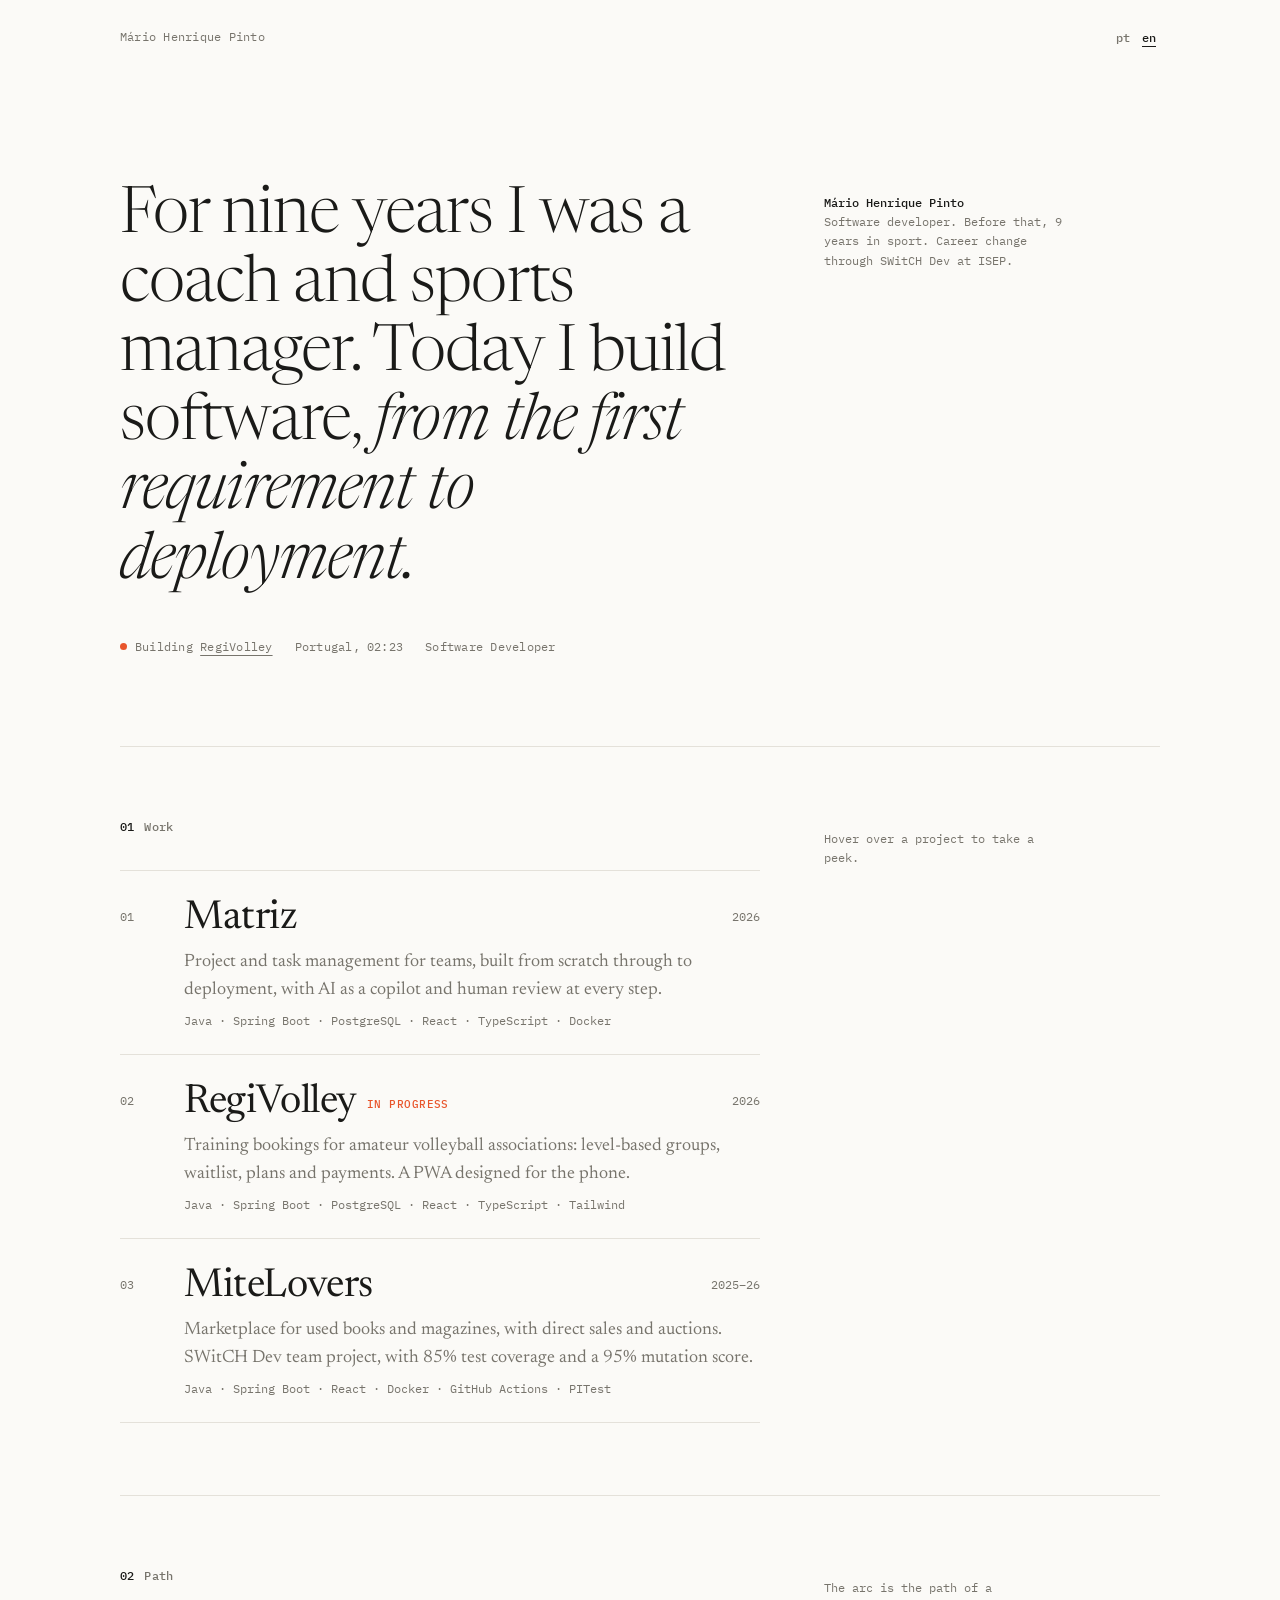
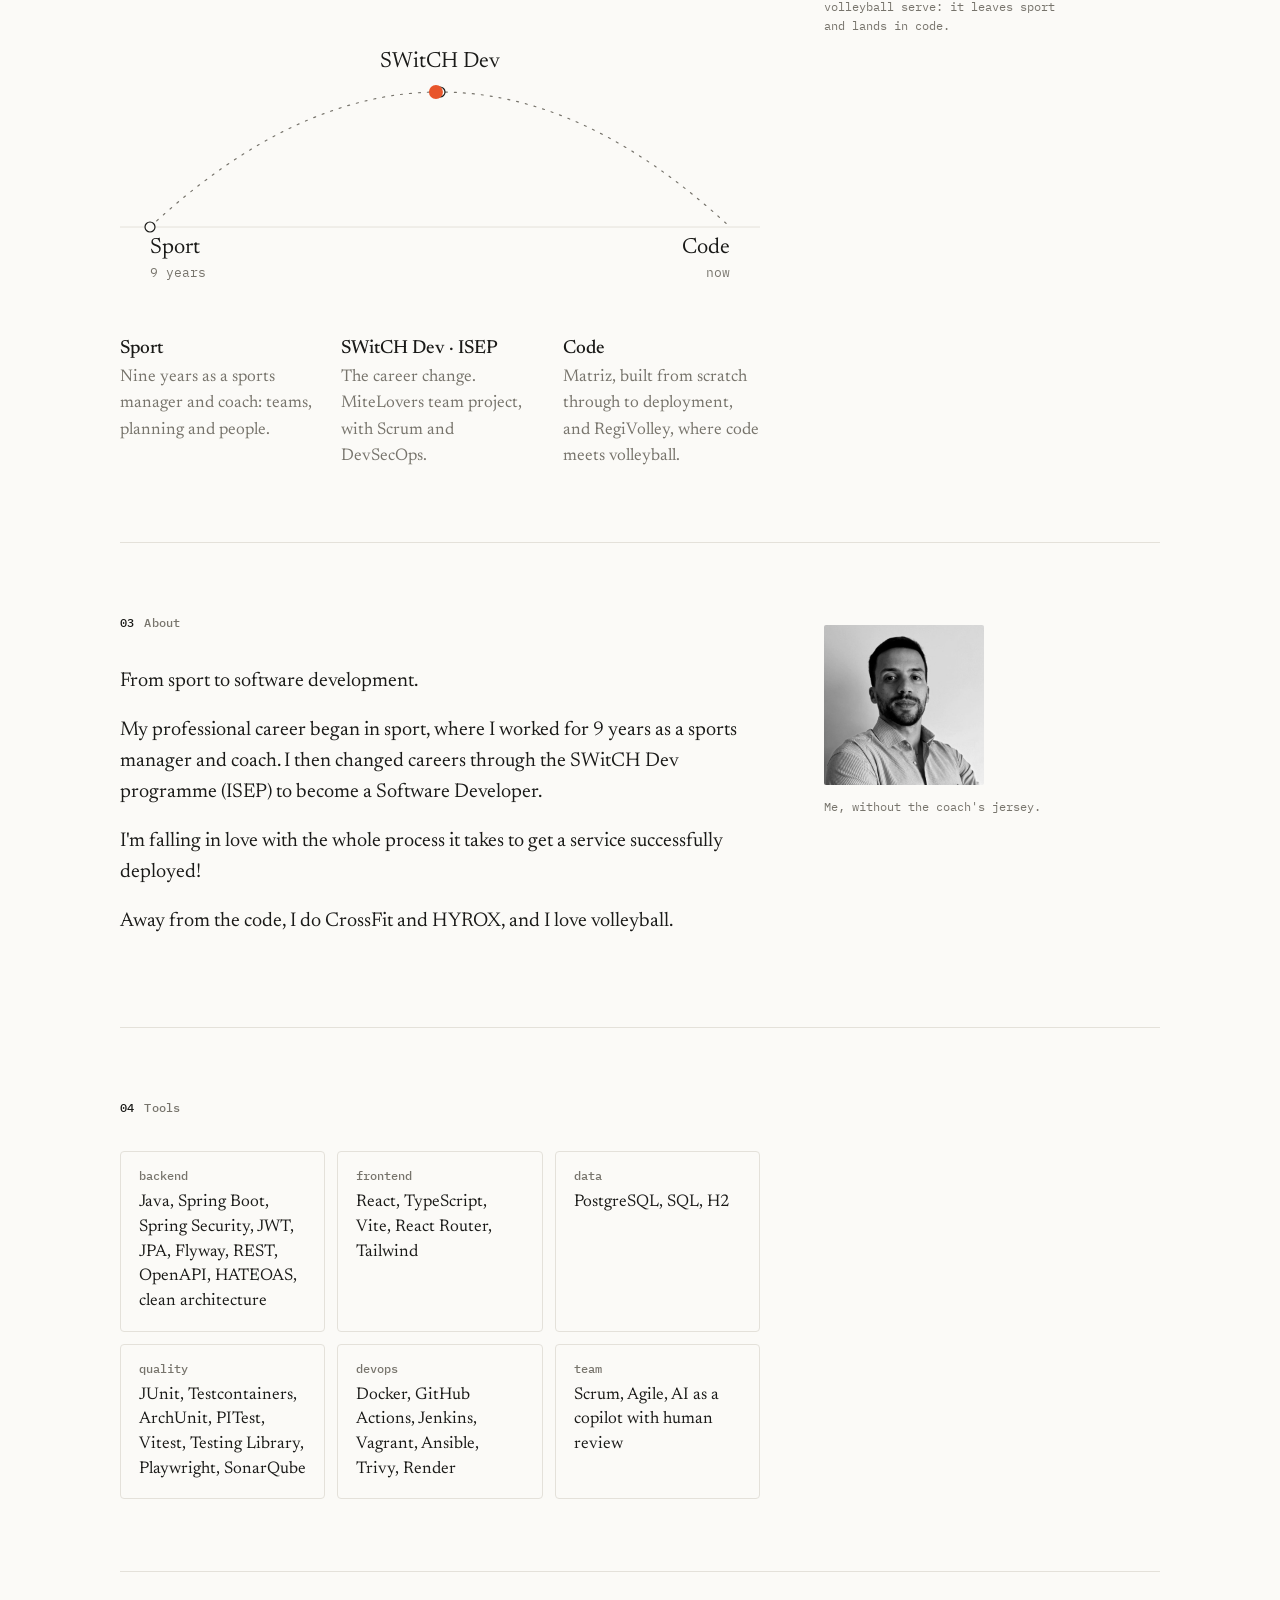
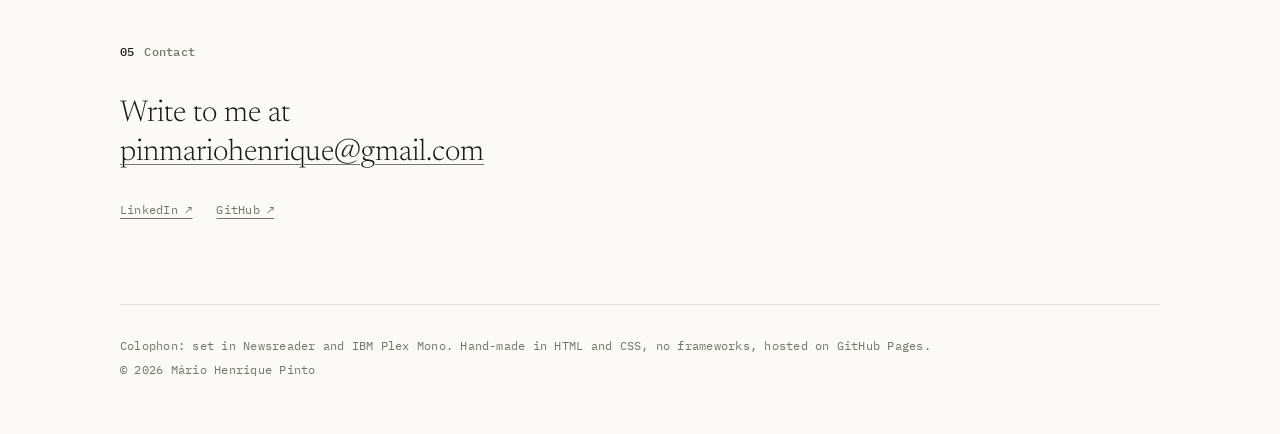
==== index.html @ 1c079f11 "Novo visual minimalista: ferramentas em caixas, email mais pequeno, sem versões nas stacks Co-Author" ====
<!doctype html>
<html lang="pt-PT" data-titulo-pt="Mário Henrique Pinto" data-titulo-en="Mário Henrique Pinto">
<head>
  <meta charset="utf-8">
  <meta name="viewport" content="width=device-width, initial-scale=1">
  <title>Mário Henrique Pinto</title>
  <meta name="description" content="Mário Henrique Pinto, Software Developer. Nove anos no desporto, reconversão pelo SWitCH Dev (ISEP). Projetos: Matriz, RegiVolley e MiteLovers.">
  <meta property="og:title" content="Mário Henrique Pinto · Software Developer">
  <meta property="og:description" content="Do desporto ao código. Projetos: Matriz (Java, Spring Boot, PostgreSQL, React), RegiVolley e MiteLovers.">
  <meta property="og:image" content="https://mariohenriquep.github.io/assets/img/og-matriz.jpg">
  <meta property="og:url" content="https://mariohenriquep.github.io/">
  <meta property="og:type" content="website">
  <meta name="twitter:card" content="summary_large_image">
  <link rel="icon" href="assets/favicon.svg" type="image/svg+xml">
  <link rel="stylesheet" href="assets/estilo.css">
  <script src="assets/idioma.js"></script>
</head>
<body>
  <div class="pagina">
    <header class="topo mono">
      <a href="./">Mário Henrique Pinto</a>
      <div class="idioma" role="group" aria-label="Idioma / Language">
        <button type="button" data-idioma="pt" aria-pressed="true">pt</button>
        <button type="button" data-idioma="en" aria-pressed="false">en</button>
      </div>
    </header>

    <main>
      <div class="abertura linha">
        <h1>
          <span class="pt">Fui treinador e gestor desportivo durante nove anos. Hoje construo software, <em>do primeiro requisito ao deploy.</em></span>
          <span class="en">For nine years I was a coach and sports manager. Today I build software, <em>from the first requirement to deployment.</em></span>
        </h1>
        <div class="estado mono">
          <span><span class="ponto"></span><span class="pt">A construir a <a href="https://github.com/mariohenriquep/regi-volley" target="_blank" rel="noopener">RegiVolley</a></span><span class="en">Building <a href="https://github.com/mariohenriquep/regi-volley" target="_blank" rel="noopener">RegiVolley</a></span></span>
          <span>Portugal<span id="hora"></span></span>
          <span>Software Developer</span>
        </div>
        <aside class="nota">
          <b>Mário Henrique Pinto</b><br>
          <span class="pt">Software Developer. Antes, 9 anos no desporto. Reconversão pelo SWitCH Dev, no ISEP.</span>
          <span class="en">Software developer. Before that, 9 years in sport. Career change through SWitCH Dev at ISEP.</span>
        </aside>
      </div>

      <section id="trabalho" class="linha">
        <h2><span class="n">01</span><span class="pt">Trabalho</span><span class="en">Work</span></h2>
        <ul class="trabalho">
          <li>
            <a class="item" href="projetos/matriz.html" data-imagem="assets/img/matriz-quadro-geral.webp">
              <span class="n">01</span>
              <span class="titulo">Matriz</span>
              <span class="ano">2026</span>
              <p class="resumo pt">Gestão de projetos e tarefas para equipas, feita de raiz até ao deploy, com IA como copiloto e revisão humana em cada passo.</p>
              <p class="resumo en">Project and task management for teams, built from scratch through to deployment, with AI as a copilot and human review at every step.</p>
              <span class="stack">Java · Spring Boot · PostgreSQL · React · TypeScript · Docker</span>
              <img class="miniatura" src="assets/img/matriz-quadro-geral.webp" alt="" width="1600" height="1011" loading="lazy">
            </a>
          </li>
          <li>
            <a class="item" href="https://github.com/mariohenriquep/regi-volley" target="_blank" rel="noopener">
              <span class="n">02</span>
              <span class="titulo">RegiVolley<span class="estado-tag pt">EM CURSO</span><span class="estado-tag en">IN PROGRESS</span></span>
              <span class="ano">2026</span>
              <p class="resumo pt">Reservas de treinos para associações amadoras de voleibol: turmas por nível, lista de espera, planos e pagamentos. Uma PWA pensada para o telemóvel.</p>
              <p class="resumo en">Training bookings for amateur volleyball associations: level-based groups, waitlist, plans and payments. A PWA designed for the phone.</p>
              <span class="stack">Java · Spring Boot · PostgreSQL · React · TypeScript · Tailwind</span>
            </a>
          </li>
          <li>
            <a class="item" href="https://github.com/mariohenriquep/MiteLovers-API" target="_blank" rel="noopener" data-imagem="assets/img/mitelovers-inicio.webp">
              <span class="n">03</span>
              <span class="titulo">MiteLovers</span>
              <span class="ano">2025–26</span>
              <p class="resumo pt">Marketplace de livros e revistas usados, com venda direta e leilões. Projeto de equipa do SWitCH Dev, com 85% de cobertura de testes e 95% de mutation score.</p>
              <p class="resumo en">Marketplace for used books and magazines, with direct sales and auctions. SWitCH Dev team project, with 85% test coverage and a 95% mutation score.</p>
              <span class="stack">Java · Spring Boot · React · Docker · GitHub Actions · PITest</span>
              <img class="miniatura" src="assets/img/mitelovers-inicio.webp" alt="" width="1440" height="900" loading="lazy">
            </a>
          </li>
        </ul>
        <aside class="nota so-rato">
          <span class="pt">Passa o rato por cima de um projeto para espreitar.</span>
          <span class="en">Hover over a project to take a peek.</span>
        </aside>
      </section>

      <section id="percurso" class="linha">
        <h2><span class="n">02</span><span class="pt">Percurso</span><span class="en">Path</span></h2>
        <div class="arco" aria-hidden="true">
          <svg viewBox="0 0 640 256">
            <line class="chao" x1="0" y1="200" x2="640" y2="200"/>
            <path id="trajetoria" class="traj" d="M30 200 Q320 -70 610 200"/>
            <circle class="marca" cx="30" cy="200" r="5"/>
            <circle class="marca" cx="320" cy="65" r="5"/>
            <circle class="bola" r="7" style="opacity:0">
              <animateMotion dur="2.4s" fill="freeze" begin="indefinite" id="servico" calcMode="spline" keyTimes="0;1" keySplines=".35 0 .25 1">
                <mpath href="#trajetoria"/>
              </animateMotion>
            </circle>
            <text class="forte" x="30" y="226"><tspan class="pt">Desporto</tspan><tspan class="en">Sport</tspan></text>
            <text x="30" y="250"><tspan class="pt">9 anos</tspan><tspan class="en">9 years</tspan></text>
            <text class="forte" x="320" y="40" text-anchor="middle">SWitCH Dev</text>
            <text class="forte" x="610" y="226" text-anchor="end"><tspan class="pt">Código</tspan><tspan class="en">Code</tspan></text>
            <text x="610" y="250" text-anchor="end"><tspan class="pt">agora</tspan><tspan class="en">now</tspan></text>
          </svg>
        </div>
        <div class="etapas">
          <p class="pt"><b>Desporto</b>Nove anos como gestor desportivo e treinador: equipas, planeamento e pessoas.</p>
          <p class="en"><b>Sport</b>Nine years as a sports manager and coach: teams, planning and people.</p>
          <p class="pt"><b>SWitCH Dev · ISEP</b>A reconversão de carreira. Projeto de equipa MiteLovers, com Scrum e DevSecOps.</p>
          <p class="en"><b>SWitCH Dev · ISEP</b>The career change. MiteLovers team project, with Scrum and DevSecOps.</p>
          <p class="pt"><b>Código</b>A Matriz, feita de raiz até ao deploy, e a RegiVolley, onde o código encontra o voleibol.</p>
          <p class="en"><b>Code</b>Matriz, built from scratch through to deployment, and RegiVolley, where code meets volleyball.</p>
        </div>
        <aside class="nota">
          <span class="pt">O arco é a trajetória de um serviço de voleibol: sai do desporto e cai no código.</span>
          <span class="en">The arc is the path of a volleyball serve: it leaves sport and lands in code.</span>
        </aside>
      </section>

      <section id="sobre" class="linha sobre">
        <h2><span class="n">03</span><span class="pt">Sobre</span><span class="en">About</span></h2>
        <p class="pt">Do desporto ao desenvolvimento de software.</p>
        <p class="en">From sport to software development.</p>
        <p class="pt">A minha carreira profissional começou no desporto, onde trabalhei durante 9 anos como gestor desportivo e treinador. Fiz depois uma reconversão de carreira através do programa SWitCH Dev (ISEP) para me tornar Software Developer.</p>
        <p class="en">My professional career began in sport, where I worked for 9 years as a sports manager and coach. I then changed careers through the SWitCH Dev programme (ISEP) to become a Software Developer.</p>
        <p class="pt">Estou a apaixonar-me por todo o processo necessário para levar um serviço até um deploy bem-sucedido!</p>
        <p class="en">I'm falling in love with the whole process it takes to get a service successfully deployed!</p>
        <p class="pt">Fora do código, pratico CrossFit e HYROX e adoro voleibol.</p>
        <p class="en">Away from the code, I do CrossFit and HYROX, and I love volleyball.</p>
        <aside class="nota">
          <img class="retrato" src="assets/img/foto.jpg" alt="Mário Henrique Pinto" width="480" height="480" loading="lazy">
          <span class="pt">Eu, sem a camisola de treinador.</span>
          <span class="en">Me, without the coach's jersey.</span>
        </aside>
      </section>

      <section id="ferramentas" class="linha ferramentas">
        <h2><span class="n">04</span><span class="pt">Ferramentas</span><span class="en">Tools</span></h2>
        <div class="caixas">
          <div class="caixa"><span class="cat">backend</span><p>Java, Spring Boot, Spring Security, JWT, JPA, Flyway, REST, OpenAPI, HATEOAS, clean architecture</p></div>
          <div class="caixa"><span class="cat">frontend</span><p>React, TypeScript, Vite, React Router, Tailwind</p></div>
          <div class="caixa"><span class="cat"><span class="pt">dados</span><span class="en">data</span></span><p>PostgreSQL, SQL, H2</p></div>
          <div class="caixa"><span class="cat"><span class="pt">qualidade</span><span class="en">quality</span></span><p>JUnit, Testcontainers, ArchUnit, PITest, Vitest, Testing Library, Playwright, SonarQube</p></div>
          <div class="caixa"><span class="cat">devops</span><p>Docker, GitHub Actions, Jenkins, Vagrant, Ansible, Trivy, Render</p></div>
          <div class="caixa"><span class="cat"><span class="pt">equipa</span><span class="en">team</span></span><p>Scrum, Agile, <span class="pt">IA como copiloto com revisão humana</span><span class="en">AI as a copilot with human review</span></p></div>
        </div>
      </section>

      <section id="contacto" class="linha contacto">
        <h2><span class="n">05</span><span class="pt">Contacto</span><span class="en">Contact</span></h2>
        <p class="grande"><span class="pt">Escreve-me para</span><span class="en">Write to me at</span><br><a href="mailto:pinmariohenrique@gmail.com">pinmariohenrique@gmail.com</a></p>
        <p class="outros mono">
          <a href="https://www.linkedin.com/in/mariohenriquep/" target="_blank" rel="noopener">LinkedIn ↗</a>
          <a href="https://github.com/mariohenriquep" target="_blank" rel="noopener">GitHub ↗</a>
        </p>
      </section>
    </main>

    <footer class="mono">
      <p class="pt">Colofão: escrito em Newsreader e IBM Plex Mono. Feito à mão em HTML e CSS, sem frameworks, e alojado no GitHub Pages.</p>
      <p class="en">Colophon: set in Newsreader and IBM Plex Mono. Hand-made in HTML and CSS, no frameworks, hosted on GitHub Pages.</p>
      <p>© 2026 Mário Henrique Pinto</p>
    </footer>
  </div>

  <img class="espreitar" alt="" aria-hidden="true">

  <script>
    // Hora local em Portugal, ao lado do estado
    (function () {
      var el = document.getElementById("hora");
      function atualizar() {
        try {
          el.textContent = ", " + new Intl.DateTimeFormat("pt-PT", { hour: "2-digit", minute: "2-digit", timeZone: "Europe/Lisbon" }).format(new Date());
        } catch (e) { el.textContent = ""; }
      }
      atualizar(); setInterval(atualizar, 30000);
    })();

    // Espreitar: a captura do projeto segue o rato
    (function () {
      var img = document.querySelector(".espreitar");
      document.querySelectorAll(".trabalho a[data-imagem]").forEach(function (a) {
        a.addEventListener("mouseenter", function () { img.src = a.dataset.imagem; img.classList.add("visivel"); });
        a.addEventListener("mouseleave", function () { img.classList.remove("visivel"); });
        a.addEventListener("mousemove", function (e) { img.style.left = e.clientX + "px"; img.style.top = e.clientY + "px"; });
      });
    })();

    // O serviço: a bola percorre o arco quando a secção aparece
    (function () {
      var anim = document.getElementById("servico");
      var bola = document.querySelector(".arco .bola");
      var semMovimento = window.matchMedia("(prefers-reduced-motion: reduce)").matches;
      if (semMovimento || !("IntersectionObserver" in window) || !anim.beginElement) {
        bola.setAttribute("cx", "610"); bola.setAttribute("cy", "200"); bola.style.opacity = 1; return;
      }
      var obs = new IntersectionObserver(function (entradas) {
        if (entradas[0].isIntersecting) { bola.style.opacity = 1; anim.beginElement(); obs.disconnect(); }
      }, { threshold: 0.5 });
      obs.observe(document.querySelector(".arco"));
    })();
  </script>
</body>
</html>
---- assets/estilo.css ----
/* Portefólio · minimalista
   Uma coluna estreita, uma serifa, notas na margem e um único arco:
   a trajetória de um serviço de voleibol, do desporto ao código. */
@import url("https://fonts.googleapis.com/css2?family=Newsreader:ital,opsz,wght@0,6..72,300..600;1,6..72,300..600&family=IBM+Plex+Mono:wght@400;500&display=swap");

:root {
  --fundo: #fbfaf7;
  --tinta: #1a1a18;
  --cinza: #77746c;
  --linha: #e4e1da;
  --sinal: #e8552b;
  --serifa: "Newsreader", Georgia, serif;
  --mono: "IBM Plex Mono", ui-monospace, monospace;
  color-scheme: light;
}
@media (prefers-color-scheme: dark) {
  :root { --fundo: #141413; --tinta: #ecebe6; --cinza: #8f8c84; --linha: #2c2b28; color-scheme: dark; }
}

* { box-sizing: border-box; }
html { scroll-behavior: smooth; overflow-x: clip; }
body {
  margin: 0; background: var(--fundo); color: var(--tinta);
  font-family: var(--serifa); font-size: 20px; line-height: 1.55; font-weight: 400;
  -webkit-font-smoothing: antialiased; text-rendering: optimizeLegibility;
}
img { display: block; max-width: 100%; height: auto; }
a { color: inherit; text-decoration-thickness: 1px; text-underline-offset: 4px; text-decoration-color: var(--cinza); }
a:hover { text-decoration-color: var(--sinal); color: var(--sinal); }
::selection { background: var(--tinta); color: var(--fundo); }

/* Grelha: coluna de texto + margem para notas */
.pagina { width: min(1040px, 100% - 40px); margin-inline: auto; }
.linha { display: grid; grid-template-columns: minmax(0, 640px) 1fr; column-gap: 64px; }
.linha > * { grid-column: 1; }
.nota {
  grid-column: 2; grid-row: 1 / span 20; align-self: start;
  font-family: var(--mono); font-size: 12px; line-height: 1.6; color: var(--cinza); padding-top: 10px; max-width: 240px;
}
.nota b { color: var(--tinta); font-weight: 500; }
@media (max-width: 900px) {
  .linha { grid-template-columns: 1fr; }
  .nota { grid-column: 1; grid-row: auto; padding: 0; margin: 0 0 24px; border-left: 1px solid var(--linha); padding-left: 12px; }
}

.mono { font-family: var(--mono); font-size: 12px; letter-spacing: .02em; color: var(--cinza); }
html[lang="en"] .pt, html:not([lang="en"]) .en { display: none !important; }

/* Topo */
.topo { display: flex; justify-content: space-between; align-items: center; padding: 28px 0; }
.topo a { text-decoration: none; }
.idioma { display: inline-flex; gap: 4px; }
.idioma button { font: 500 12px var(--mono); border: 0; background: none; color: var(--cinza); cursor: pointer; padding: 2px 4px; }
.idioma button[aria-pressed="true"] { color: var(--tinta); text-decoration: underline; text-underline-offset: 4px; }

/* Abertura */
.abertura { padding: 12vh 0 10vh; }
.abertura h1 {
  font-weight: 300; font-size: clamp(38px, 5.6vw, 64px); line-height: 1.08; letter-spacing: -.015em; margin: 0 0 40px;
  font-variation-settings: "opsz" 72;
}
.abertura h1 em { font-style: italic; }
.estado { display: flex; flex-wrap: wrap; gap: 6px 22px; }
.estado .ponto { display: inline-block; width: 7px; height: 7px; border-radius: 50%; background: var(--sinal); margin-right: 8px; vertical-align: 1px; animation: pulsar 2.4s ease-in-out infinite; }
@keyframes pulsar { 50% { opacity: .25; } }
@media (prefers-reduced-motion: reduce) { .estado .ponto { animation: none; } }

/* Secções */
section { padding: 72px 0; border-top: 1px solid var(--linha); }
h2 { font: 500 12px var(--mono); letter-spacing: .02em; color: var(--cinza); margin: 0 0 36px; text-transform: none; }
h2 span.n { color: var(--tinta); margin-right: 10px; }

/* Lista de trabalho */
.trabalho { list-style: none; margin: 0; padding: 0; }
.trabalho li { border-bottom: 1px solid var(--linha); }
.trabalho li:first-child { border-top: 1px solid var(--linha); }
.trabalho a.item { display: grid; grid-template-columns: 48px 1fr auto; gap: 8px 16px; padding: 26px 0; text-decoration: none; position: relative; }
.trabalho .n { font: 400 12px var(--mono); color: var(--cinza); padding-top: 12px; }
.trabalho .titulo { font-size: clamp(30px, 4vw, 40px); font-weight: 400; line-height: 1.1; letter-spacing: -.01em; }
.trabalho .titulo i { font-weight: 300; }
.trabalho .ano { font: 400 12px var(--mono); color: var(--cinza); padding-top: 12px; text-align: right; }
.trabalho .resumo { grid-column: 2 / 4; color: var(--cinza); font-size: 18px; margin: 0; }
.trabalho .stack { grid-column: 2 / 4; font: 400 12px var(--mono); color: var(--cinza); }
.trabalho a.item:hover .titulo { color: var(--sinal); }
.trabalho a.item:hover .titulo::after { content: " →"; }
.trabalho .estado-tag { font: 500 11px var(--mono); color: var(--sinal); margin-left: 10px; vertical-align: middle; letter-spacing: .04em; }
/* Pré-visualização que segue o rato (só em ecrãs com rato) */
.espreitar {
  position: fixed; z-index: 20; width: 380px; pointer-events: none; opacity: 0; transform: translate(24px, -50%) rotate(-2deg);
  transition: opacity .18s; box-shadow: 0 30px 60px -20px rgba(0,0,0,.35); border-radius: 4px; overflow: hidden;
}
.espreitar.visivel { opacity: 1; }
@media (hover: none) { .espreitar { display: none; } }
.miniatura { display: none; grid-column: 2 / 4; margin-top: 10px; border-radius: 3px; border: 1px solid var(--linha); }
@media (hover: none) { .miniatura { display: block; } }

/* Percurso: o arco */
.arco { margin: 8px 0 40px; }
.arco svg { width: 100%; height: auto; overflow: visible; }
.arco .traj { fill: none; stroke: var(--cinza); stroke-width: 1.2; stroke-dasharray: 2 7; stroke-linecap: round; }
.arco .chao { stroke: var(--linha); stroke-width: 1; }
.arco .marca { fill: var(--fundo); stroke: var(--tinta); stroke-width: 1.2; }
.arco .bola { fill: var(--sinal); }
.arco text { font: 400 13px var(--mono); fill: var(--cinza); }
.arco text.forte { fill: var(--tinta); font-family: var(--serifa); font-size: 22px; }
.etapas { display: grid; grid-template-columns: repeat(3, 1fr); gap: 24px; }
.etapas p { margin: 0; font-size: 17px; color: var(--cinza); }
.etapas b { display: block; color: var(--tinta); font-weight: 500; font-size: 19px; margin-bottom: 2px; }
@media (max-width: 640px) { .etapas { grid-template-columns: 1fr; gap: 16px; } .arco text.forte { font-size: 28px; } .arco text { font-size: 18px; } }

/* Sobre */
.sobre p { margin: 0 0 18px; }
.sobre p:first-of-type { font-size: clamp(24px, 3vw, 30px); line-height: 1.3; font-weight: 300; font-style: italic; }
.retrato { width: 160px; filter: grayscale(1); border-radius: 2px; margin-bottom: 12px; }

/* Ferramentas como prosa */
.ferramentas p { margin: 0 0 14px; }
.ferramentas span.cat { font: 500 12px var(--mono); color: var(--cinza); margin-right: 8px; }

/* Contacto */
.contacto .grande { font-size: clamp(22px, 2.6vw, 30px); font-weight: 300; line-height: 1.3; margin: 0 0 16px; }
.contacto .grande a { text-decoration-thickness: 1px; }
.contacto .outros { display: flex; gap: 24px; }

/* Colofão */
footer { border-top: 1px solid var(--linha); padding: 32px 0 48px; }
footer p { margin: 0 0 6px; }

/* Página de projeto */
.ficha { display: grid; grid-template-columns: 140px 1fr; gap: 10px 20px; margin: 0 0 8px; font-size: 18px; }
.ficha dt { font: 400 12px var(--mono); color: var(--cinza); padding-top: 5px; }
.ficha dd { margin: 0; }
.figura { margin: 0 0 56px; }
.figura img { border: 1px solid var(--linha); border-radius: 3px; }
.figura figcaption { margin-top: 12px; }
.lista-num { margin: 0; padding: 0; list-style: none; counter-reset: n; }
.lista-num li { counter-increment: n; display: grid; grid-template-columns: 48px 1fr; padding: 14px 0; border-bottom: 1px solid var(--linha); }
.lista-num li::before { content: "0" counter(n); font: 400 12px var(--mono); color: var(--cinza); padding-top: 6px; }
.lista-num b { font-weight: 500; }
.lista-num span { color: var(--cinza); }
.contacto .grande a { overflow-wrap: anywhere; }
@media (max-width: 480px) { .contacto .grande { font-size: 21px; } }
@media (hover: none) { .nota.so-rato { display: none; } }

/* Ferramentas em caixas */
.caixas { display: grid; grid-template-columns: repeat(auto-fill, minmax(190px, 1fr)); gap: 12px; }
.caixa { border: 1px solid var(--linha); border-radius: 4px; padding: 16px 18px; }
.caixa .cat { display: block; font: 500 12px var(--mono); color: var(--cinza); margin-bottom: 8px; }
.caixa p { margin: 0; font-size: 17px; line-height: 1.45; }
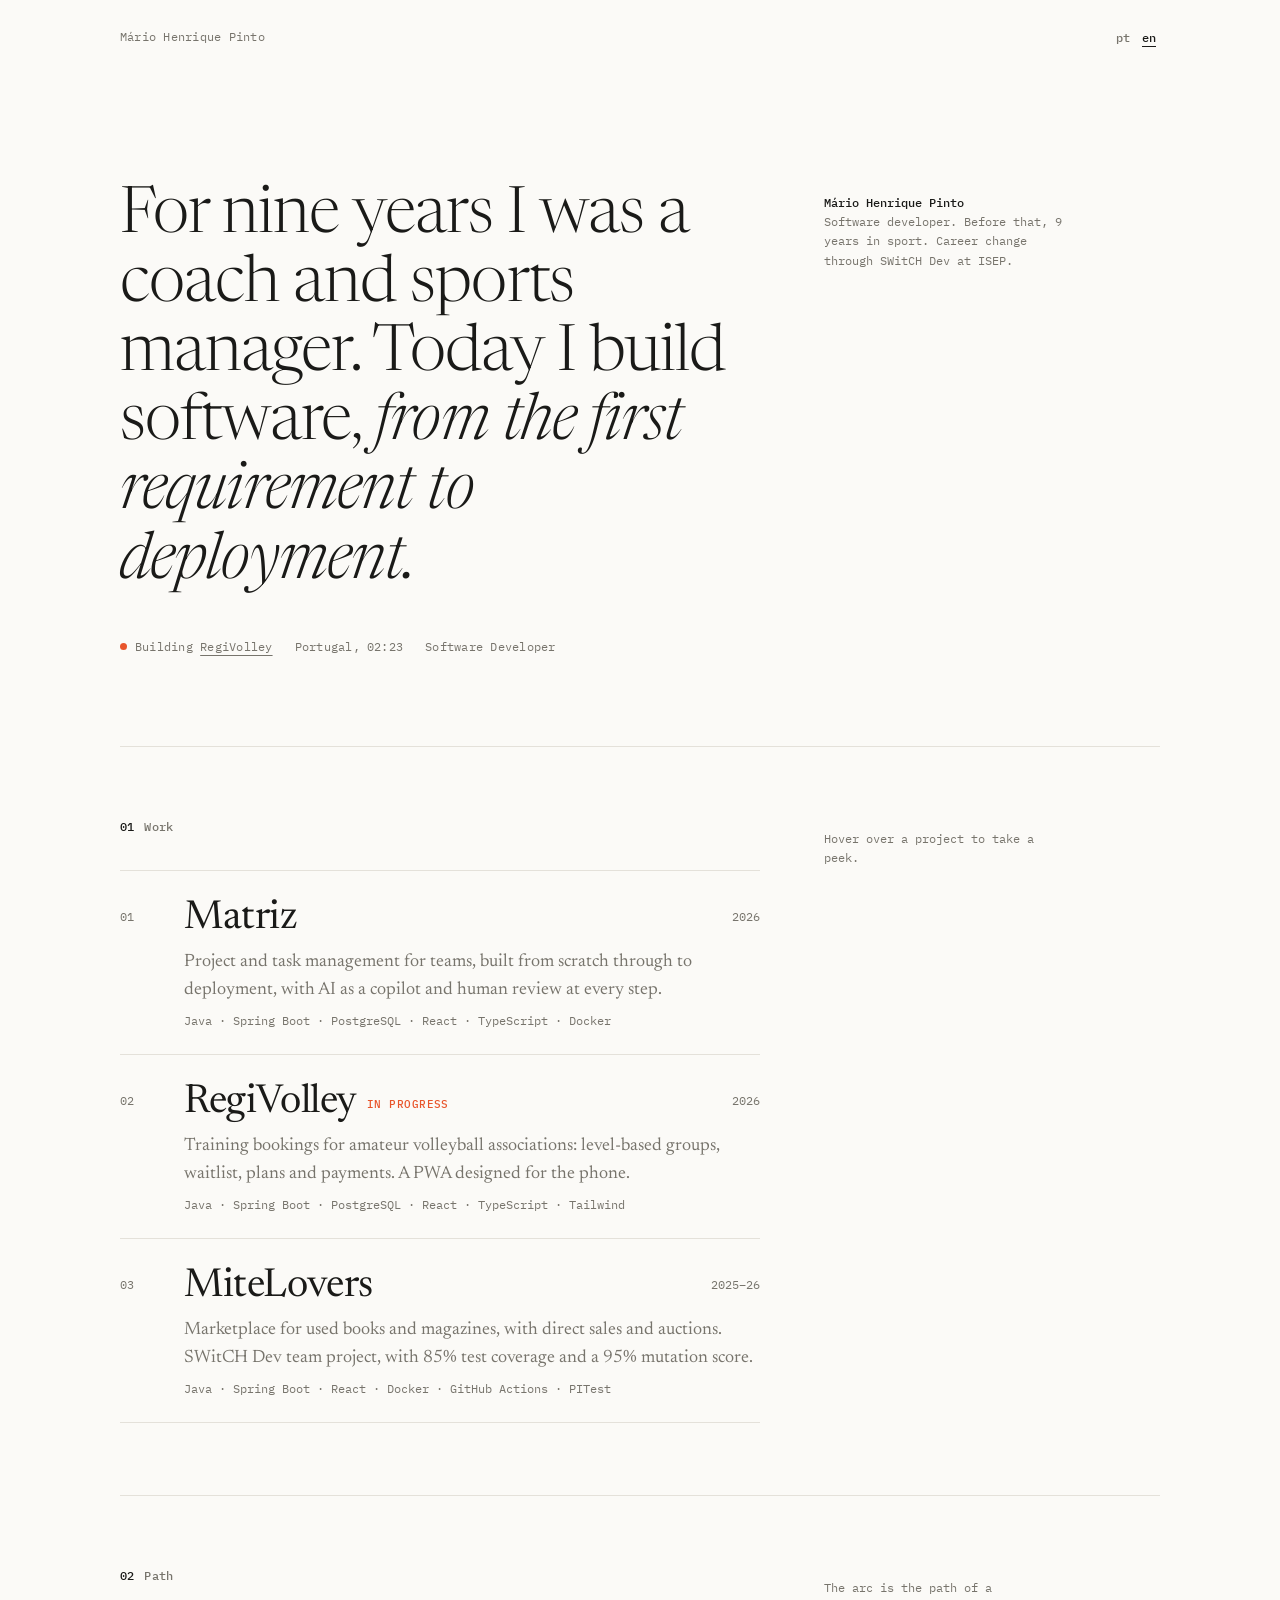
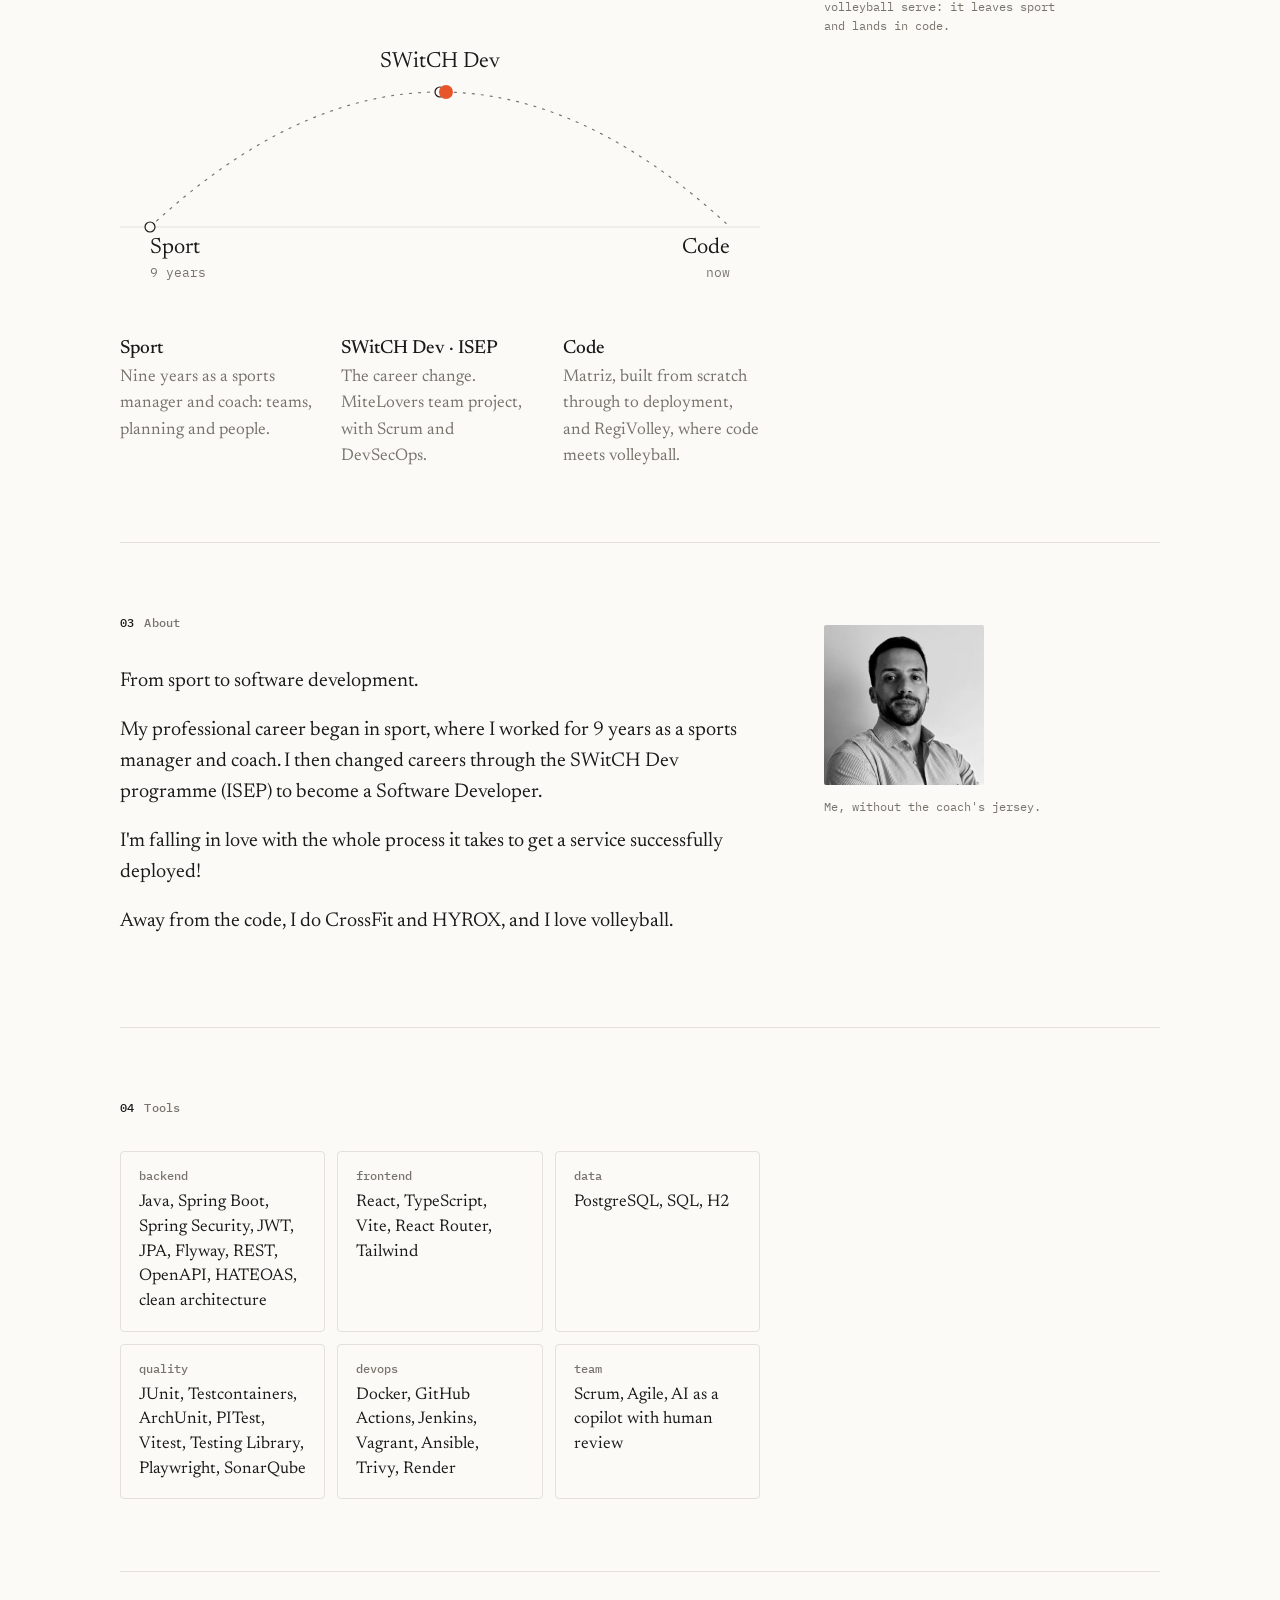
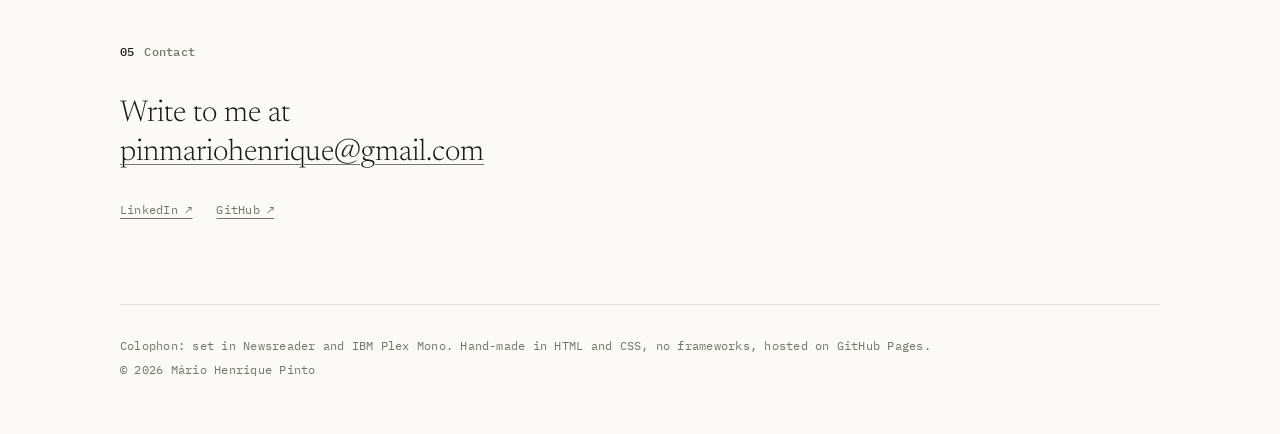
==== commit 7bbe5b74: "Forçar o browser a carregar o CSS novo Co-Authored-By: Claude Opus 5.5 <noreply@anthropic.com> Claud" ====
--- a/index.html
+++ b/index.html
@@ -11,8 +11,8 @@
   <meta property="og:url" content="https://mariohenriquep.github.io/">
   <meta property="og:type" content="website">
   <meta name="twitter:card" content="summary_large_image">
-  <link rel="icon" href="assets/favicon.svg" type="image/svg+xml">
-  <link rel="stylesheet" href="assets/estilo.css">
+  <link rel="icon" href="assets/favicon.svg?v=3" type="image/svg+xml">
+  <link rel="stylesheet" href="assets/estilo.css?v=3">
   <script src="assets/idioma.js"></script>
 </head>
 <body>
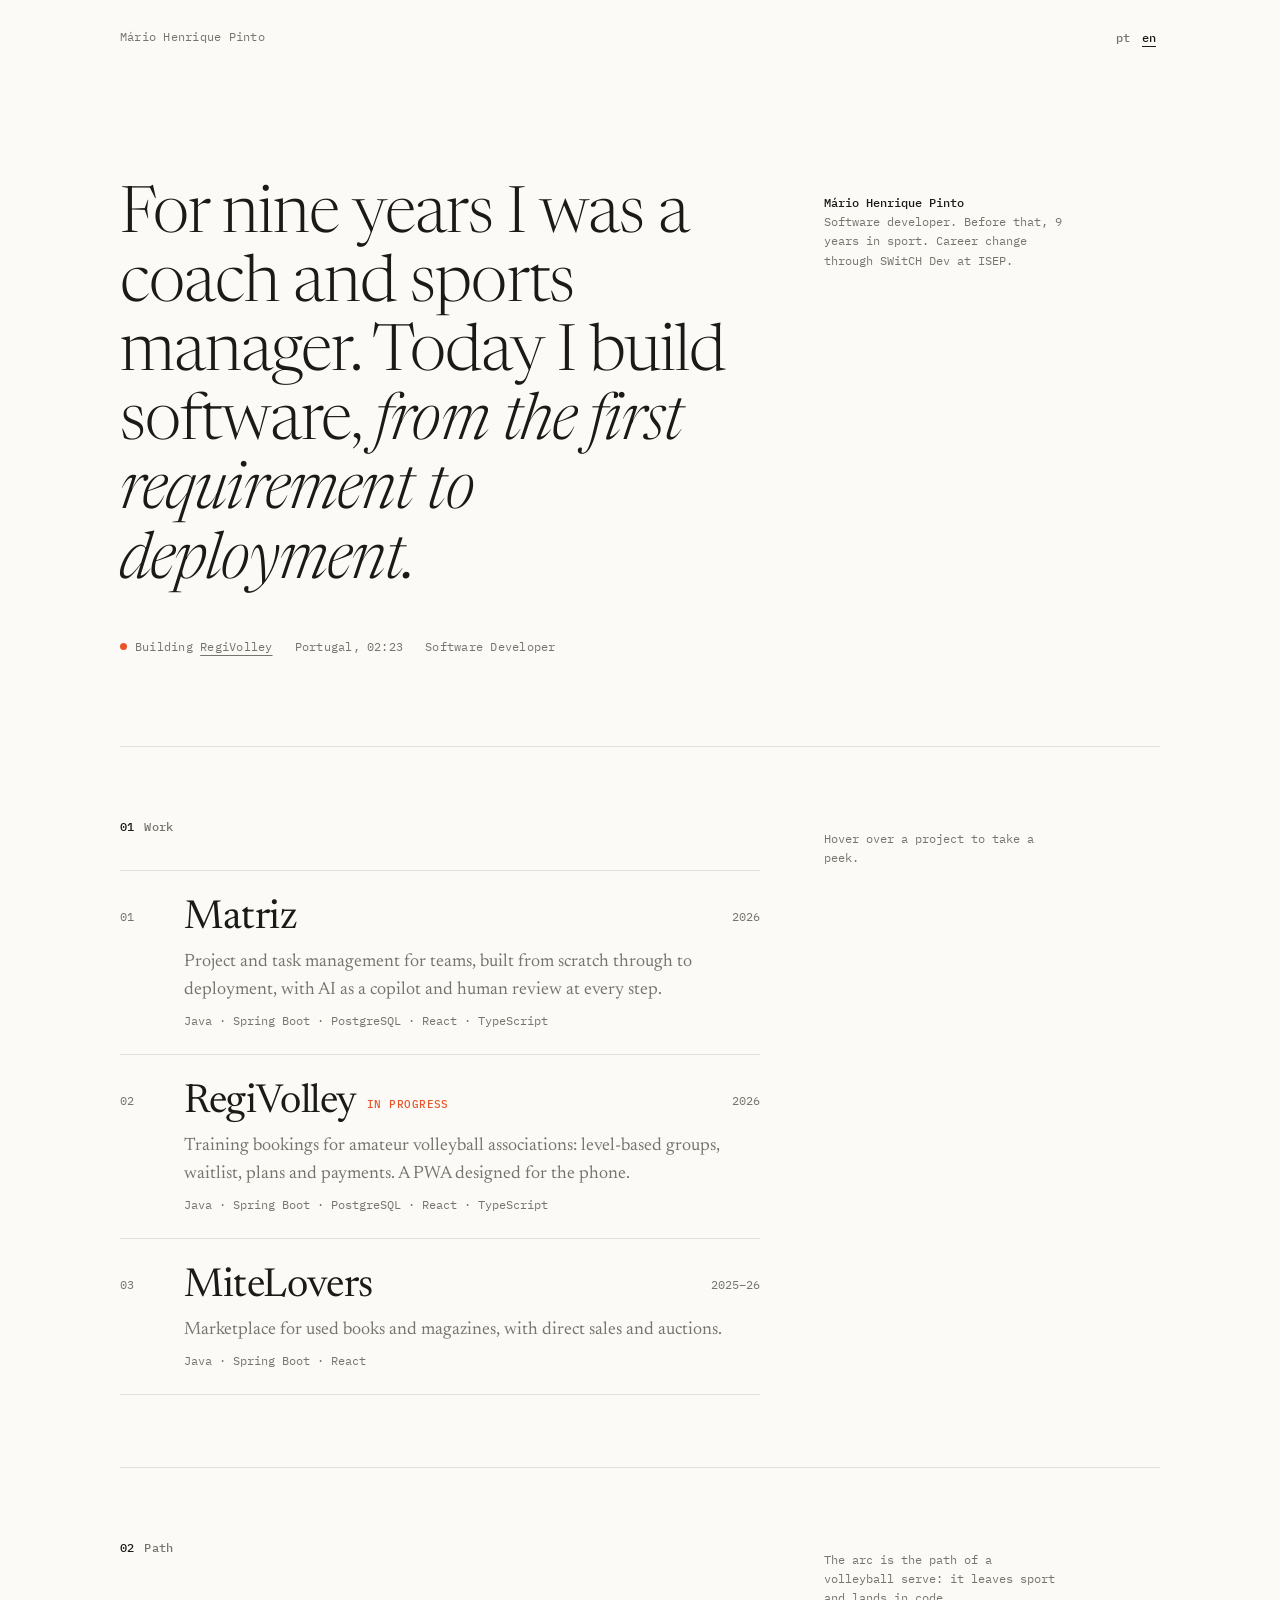
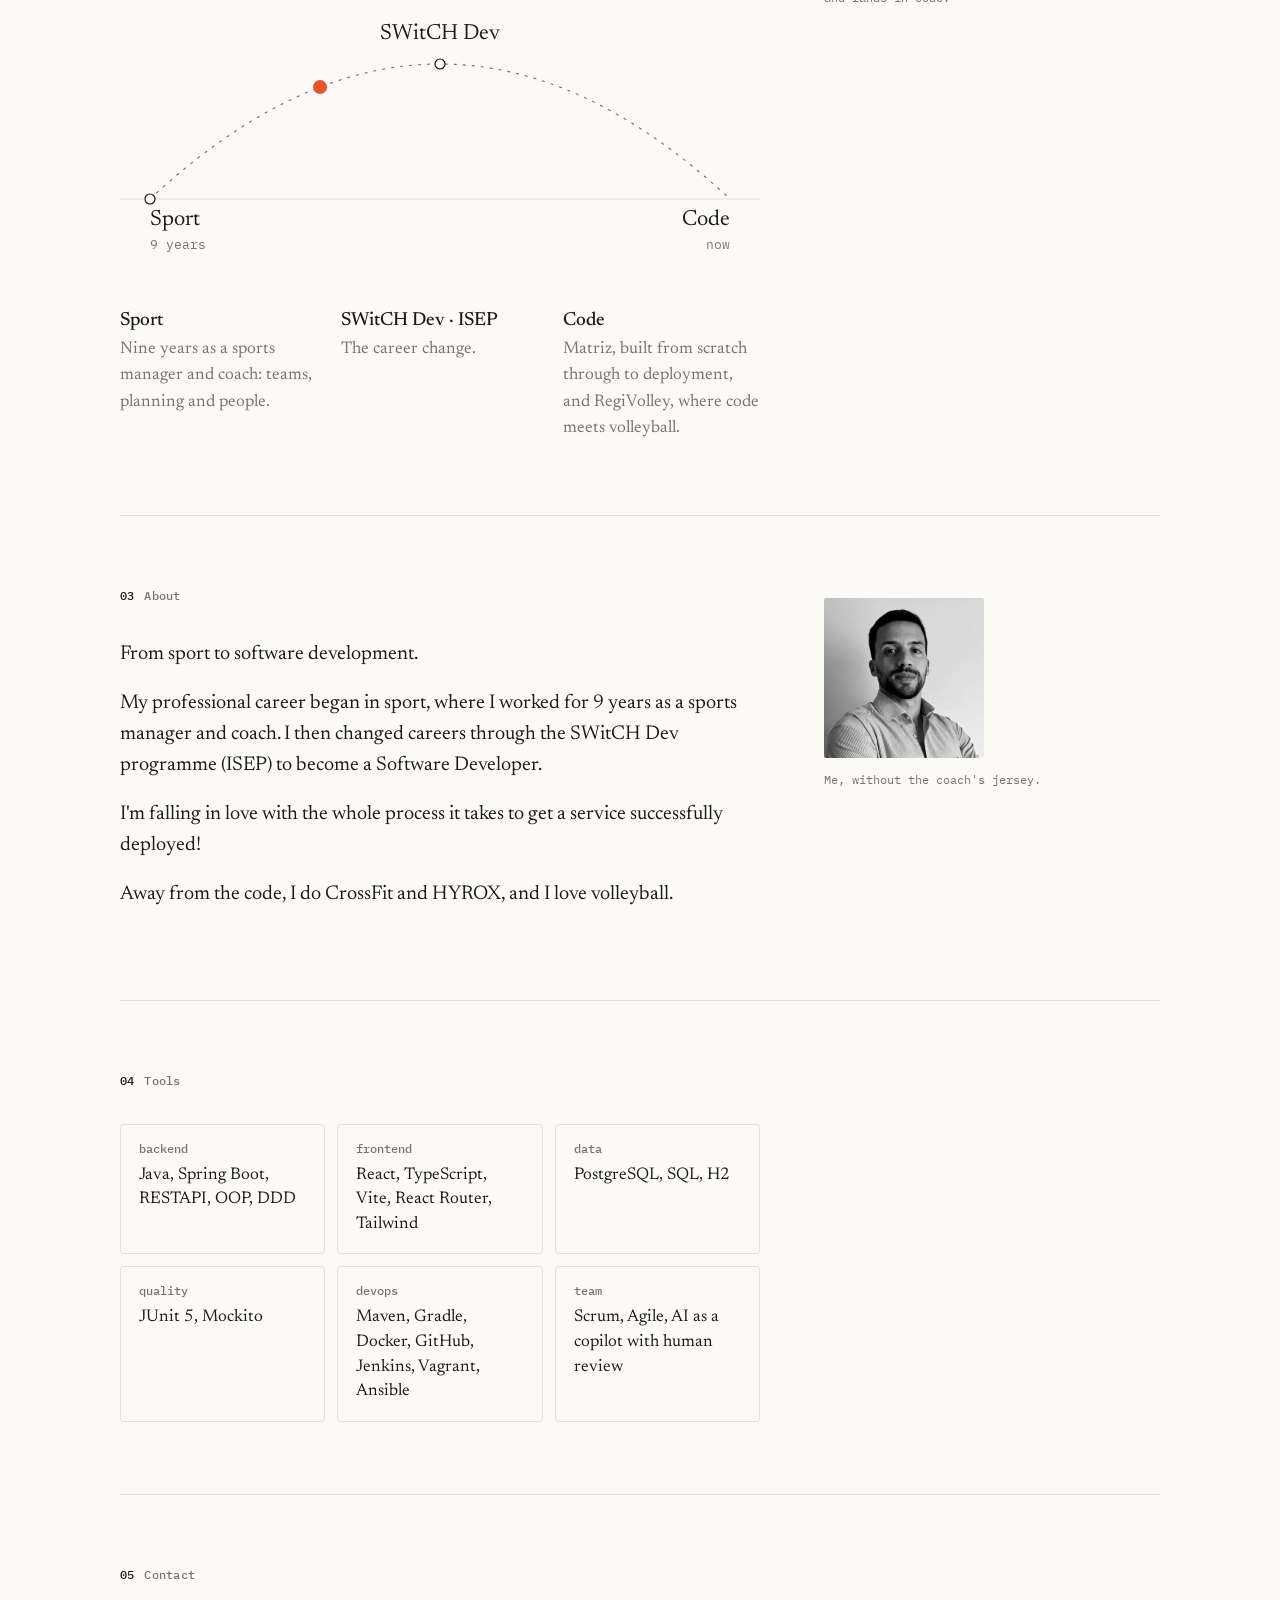
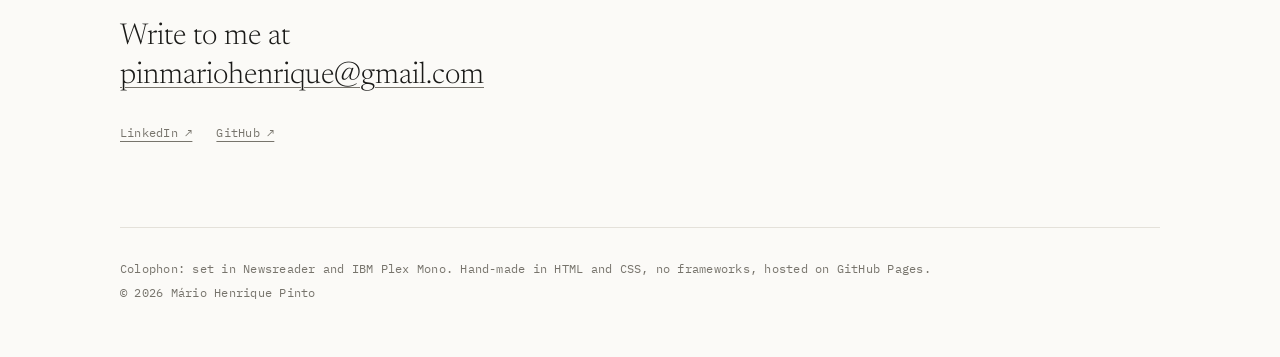
==== commit 9432ad71: "Update index.html" ====
--- a/index.html
+++ b/index.html
@@ -6,7 +6,7 @@
   <title>Mário Henrique Pinto</title>
   <meta name="description" content="Mário Henrique Pinto, Software Developer. Nove anos no desporto, reconversão pelo SWitCH Dev (ISEP). Projetos: Matriz, RegiVolley e MiteLovers.">
   <meta property="og:title" content="Mário Henrique Pinto · Software Developer">
-  <meta property="og:description" content="Do desporto ao código. Projetos: Matriz (Java, Spring Boot, PostgreSQL, React), RegiVolley e MiteLovers.">
+  <meta property="og:description" content="Do desporto ao código. Projetos: Matriz, RegiVolley e MiteLovers.">
   <meta property="og:image" content="https://mariohenriquep.github.io/assets/img/og-matriz.jpg">
   <meta property="og:url" content="https://mariohenriquep.github.io/">
   <meta property="og:type" content="website">
@@ -53,7 +53,7 @@
               <span class="ano">2026</span>
               <p class="resumo pt">Gestão de projetos e tarefas para equipas, feita de raiz até ao deploy, com IA como copiloto e revisão humana em cada passo.</p>
               <p class="resumo en">Project and task management for teams, built from scratch through to deployment, with AI as a copilot and human review at every step.</p>
-              <span class="stack">Java · Spring Boot · PostgreSQL · React · TypeScript · Docker</span>
+              <span class="stack">Java · Spring Boot · PostgreSQL · React · TypeScript</span>
               <img class="miniatura" src="assets/img/matriz-quadro-geral.webp" alt="" width="1600" height="1011" loading="lazy">
             </a>
           </li>
@@ -64,7 +64,7 @@
               <span class="ano">2026</span>
               <p class="resumo pt">Reservas de treinos para associações amadoras de voleibol: turmas por nível, lista de espera, planos e pagamentos. Uma PWA pensada para o telemóvel.</p>
               <p class="resumo en">Training bookings for amateur volleyball associations: level-based groups, waitlist, plans and payments. A PWA designed for the phone.</p>
-              <span class="stack">Java · Spring Boot · PostgreSQL · React · TypeScript · Tailwind</span>
+              <span class="stack">Java · Spring Boot · PostgreSQL · React · TypeScript</span>
             </a>
           </li>
           <li>
@@ -72,9 +72,9 @@
               <span class="n">03</span>
               <span class="titulo">MiteLovers</span>
               <span class="ano">2025–26</span>
-              <p class="resumo pt">Marketplace de livros e revistas usados, com venda direta e leilões. Projeto de equipa do SWitCH Dev, com 85% de cobertura de testes e 95% de mutation score.</p>
-              <p class="resumo en">Marketplace for used books and magazines, with direct sales and auctions. SWitCH Dev team project, with 85% test coverage and a 95% mutation score.</p>
-              <span class="stack">Java · Spring Boot · React · Docker · GitHub Actions · PITest</span>
+              <p class="resumo pt">Marketplace de livros e revistas usados, com venda direta e leilões.</p>
+              <p class="resumo en">Marketplace for used books and magazines, with direct sales and auctions.</p>
+              <span class="stack">Java · Spring Boot · React</span>
               <img class="miniatura" src="assets/img/mitelovers-inicio.webp" alt="" width="1440" height="900" loading="lazy">
             </a>
           </li>
@@ -108,8 +108,8 @@
         <div class="etapas">
           <p class="pt"><b>Desporto</b>Nove anos como gestor desportivo e treinador: equipas, planeamento e pessoas.</p>
           <p class="en"><b>Sport</b>Nine years as a sports manager and coach: teams, planning and people.</p>
-          <p class="pt"><b>SWitCH Dev · ISEP</b>A reconversão de carreira. Projeto de equipa MiteLovers, com Scrum e DevSecOps.</p>
-          <p class="en"><b>SWitCH Dev · ISEP</b>The career change. MiteLovers team project, with Scrum and DevSecOps.</p>
+          <p class="pt"><b>SWitCH Dev · ISEP</b>A reconversão de carreira.</p>
+          <p class="en"><b>SWitCH Dev · ISEP</b>The career change.</p>
           <p class="pt"><b>Código</b>A Matriz, feita de raiz até ao deploy, e a RegiVolley, onde o código encontra o voleibol.</p>
           <p class="en"><b>Code</b>Matriz, built from scratch through to deployment, and RegiVolley, where code meets volleyball.</p>
         </div>
@@ -139,11 +139,11 @@
       <section id="ferramentas" class="linha ferramentas">
         <h2><span class="n">04</span><span class="pt">Ferramentas</span><span class="en">Tools</span></h2>
         <div class="caixas">
-          <div class="caixa"><span class="cat">backend</span><p>Java, Spring Boot, Spring Security, JWT, JPA, Flyway, REST, OpenAPI, HATEOAS, clean architecture</p></div>
+          <div class="caixa"><span class="cat">backend</span><p>Java, Spring Boot, RESTAPI, OOP, DDD</p></div>
           <div class="caixa"><span class="cat">frontend</span><p>React, TypeScript, Vite, React Router, Tailwind</p></div>
           <div class="caixa"><span class="cat"><span class="pt">dados</span><span class="en">data</span></span><p>PostgreSQL, SQL, H2</p></div>
-          <div class="caixa"><span class="cat"><span class="pt">qualidade</span><span class="en">quality</span></span><p>JUnit, Testcontainers, ArchUnit, PITest, Vitest, Testing Library, Playwright, SonarQube</p></div>
-          <div class="caixa"><span class="cat">devops</span><p>Docker, GitHub Actions, Jenkins, Vagrant, Ansible, Trivy, Render</p></div>
+          <div class="caixa"><span class="cat"><span class="pt">qualidade</span><span class="en">quality</span></span><p>JUnit 5, Mockito</p></div>
+          <div class="caixa"><span class="cat">devops</span><p>Maven, Gradle, Docker, GitHub, Jenkins, Vagrant, Ansible</p></div>
           <div class="caixa"><span class="cat"><span class="pt">equipa</span><span class="en">team</span></span><p>Scrum, Agile, <span class="pt">IA como copiloto com revisão humana</span><span class="en">AI as a copilot with human review</span></p></div>
         </div>
       </section>
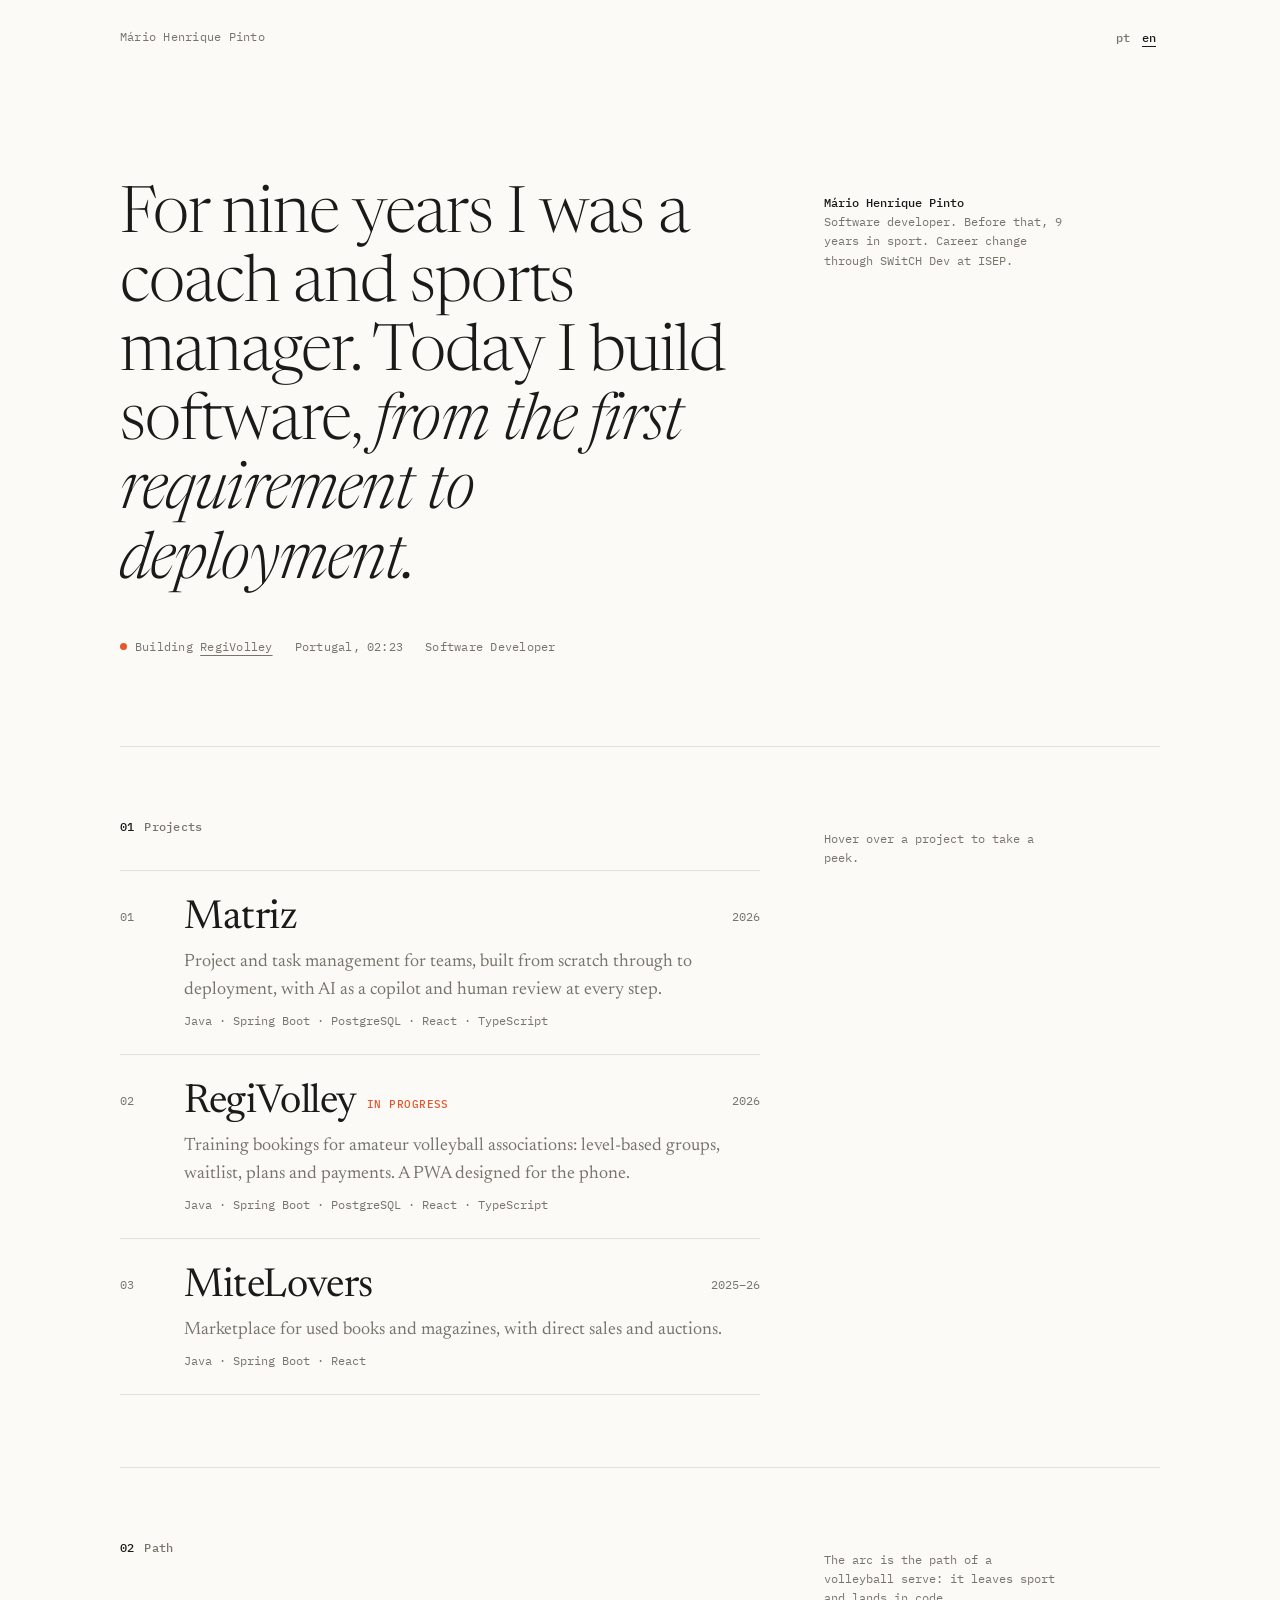
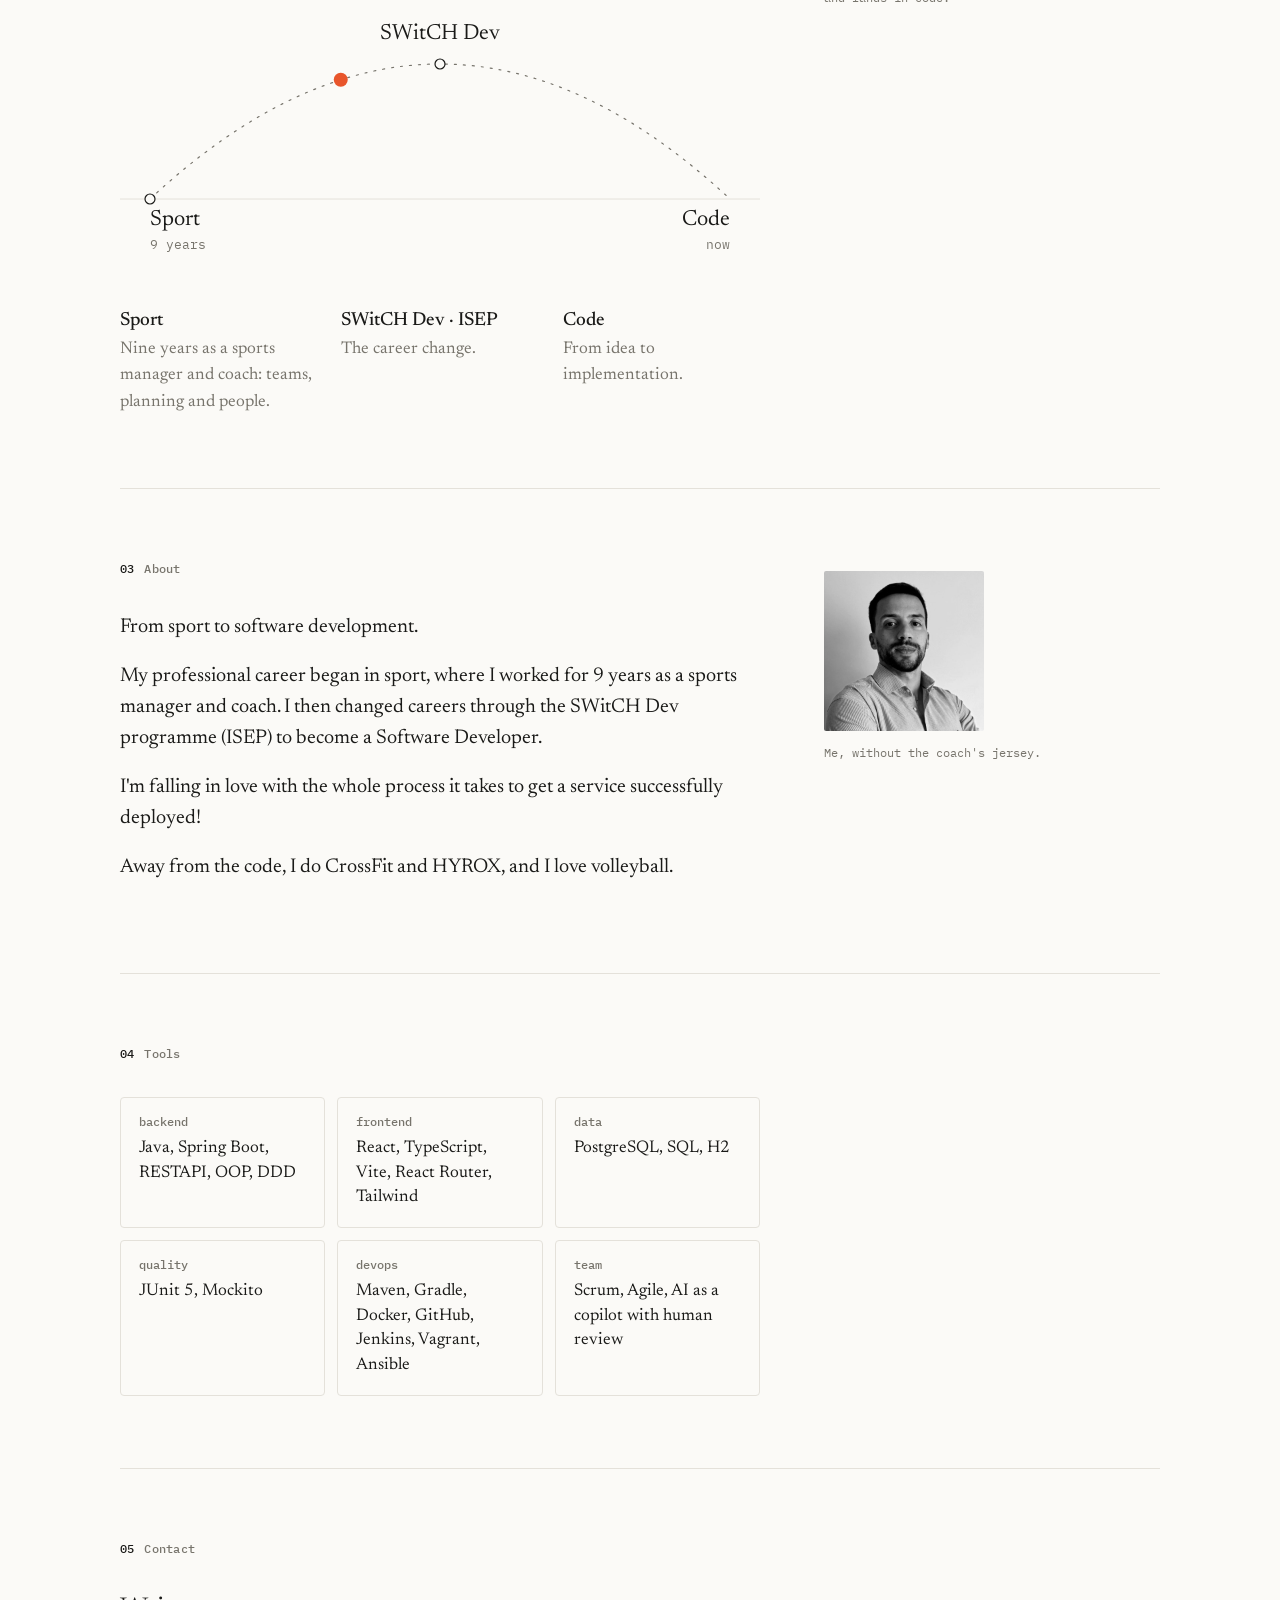
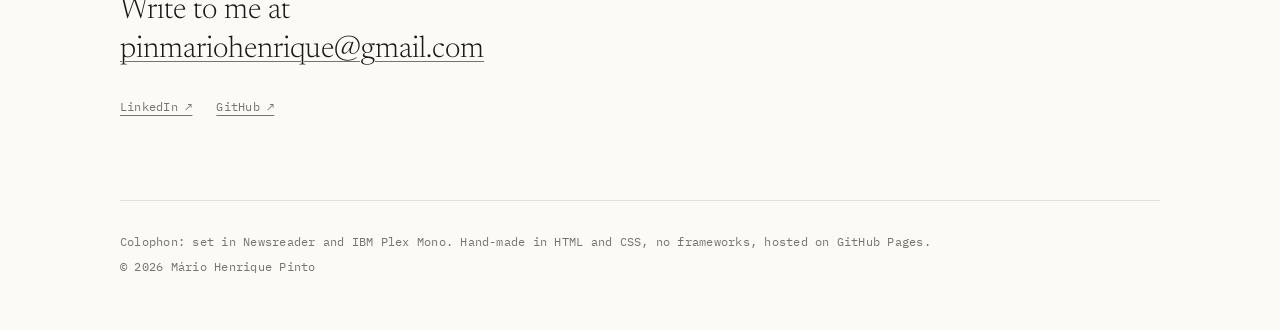
==== commit 311369a5: "Change section title and update code descriptions" ====
--- a/index.html
+++ b/index.html
@@ -44,7 +44,7 @@
       </div>
 
       <section id="trabalho" class="linha">
-        <h2><span class="n">01</span><span class="pt">Trabalho</span><span class="en">Work</span></h2>
+        <h2><span class="n">01</span><span class="pt">Projetos</span><span class="en">Projects</span></h2>
         <ul class="trabalho">
           <li>
             <a class="item" href="projetos/matriz.html" data-imagem="assets/img/matriz-quadro-geral.webp">
@@ -110,8 +110,8 @@
           <p class="en"><b>Sport</b>Nine years as a sports manager and coach: teams, planning and people.</p>
           <p class="pt"><b>SWitCH Dev · ISEP</b>A reconversão de carreira.</p>
           <p class="en"><b>SWitCH Dev · ISEP</b>The career change.</p>
-          <p class="pt"><b>Código</b>A Matriz, feita de raiz até ao deploy, e a RegiVolley, onde o código encontra o voleibol.</p>
-          <p class="en"><b>Code</b>Matriz, built from scratch through to deployment, and RegiVolley, where code meets volleyball.</p>
+          <p class="pt"><b>Código</b>Desde da ideia à implementação.</p>
+          <p class="en"><b>Code</b>From idea to implementation.</p>
         </div>
         <aside class="nota">
           <span class="pt">O arco é a trajetória de um serviço de voleibol: sai do desporto e cai no código.</span>
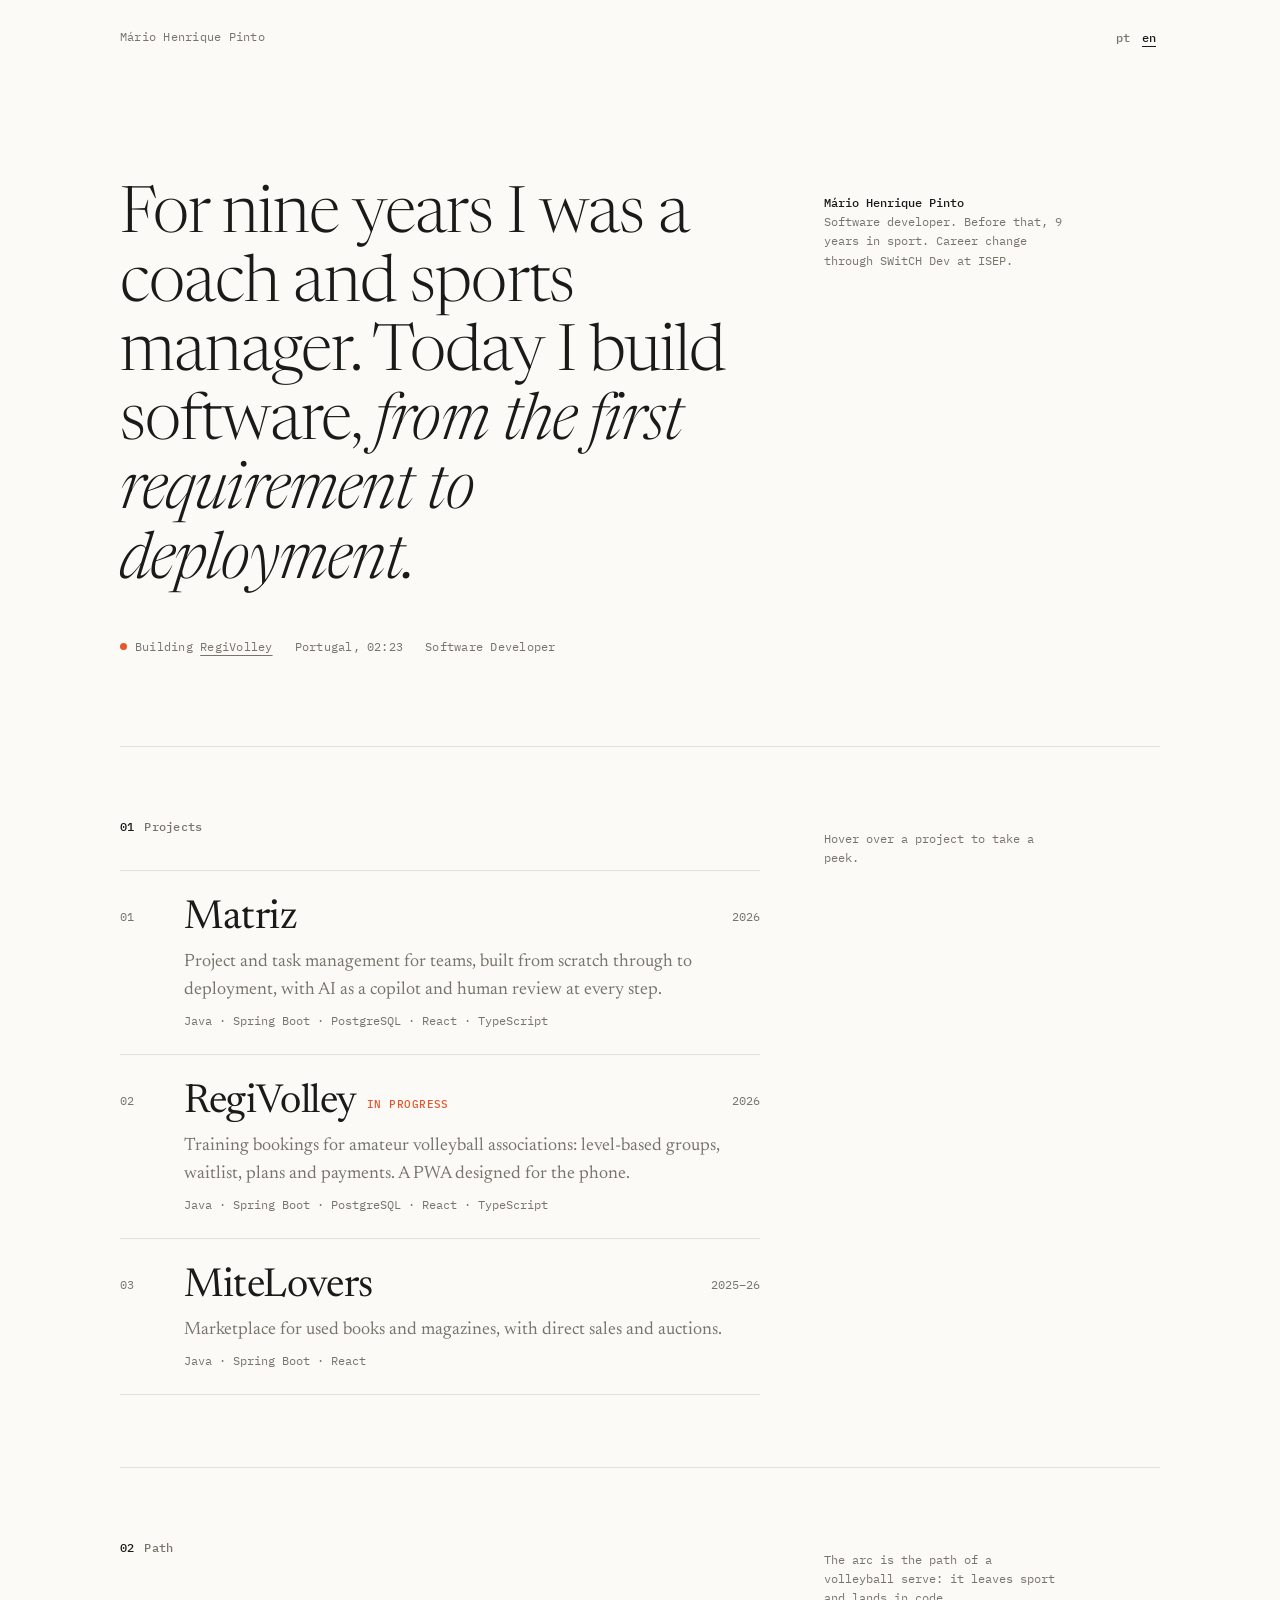
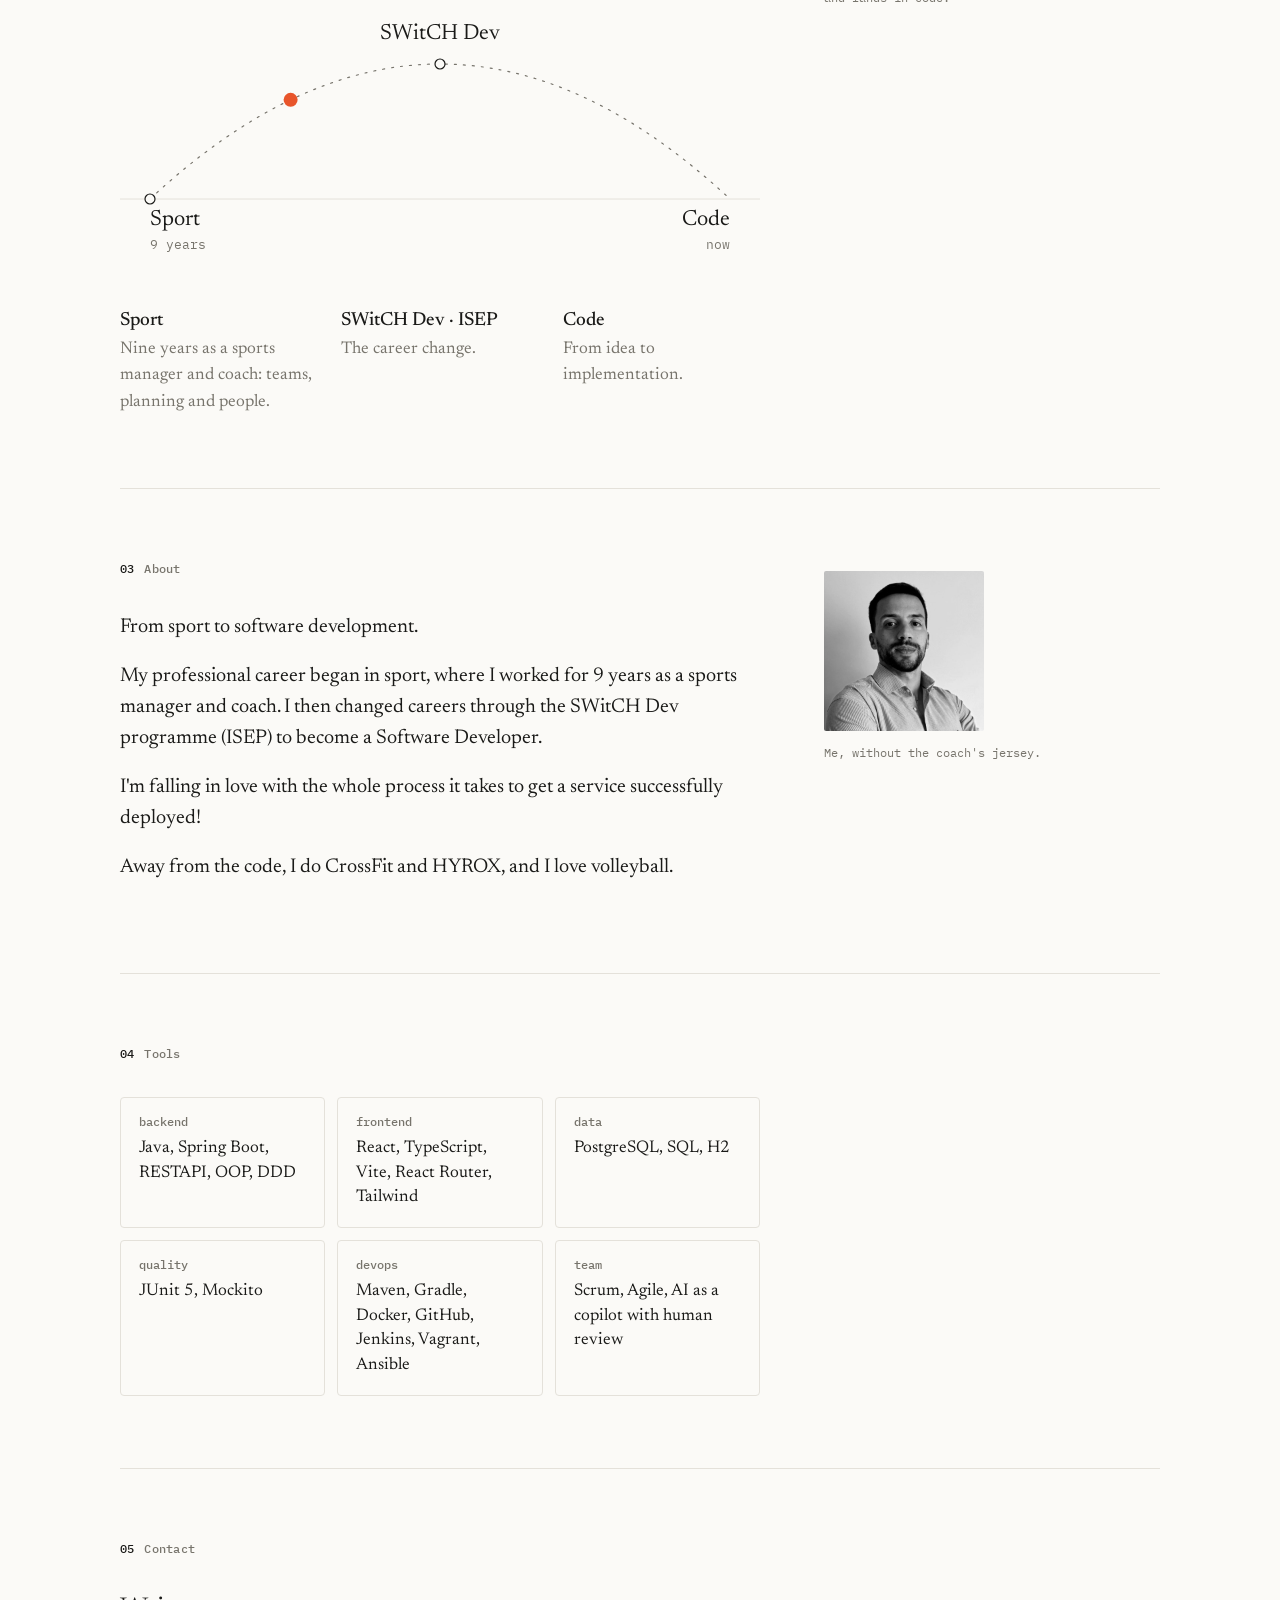
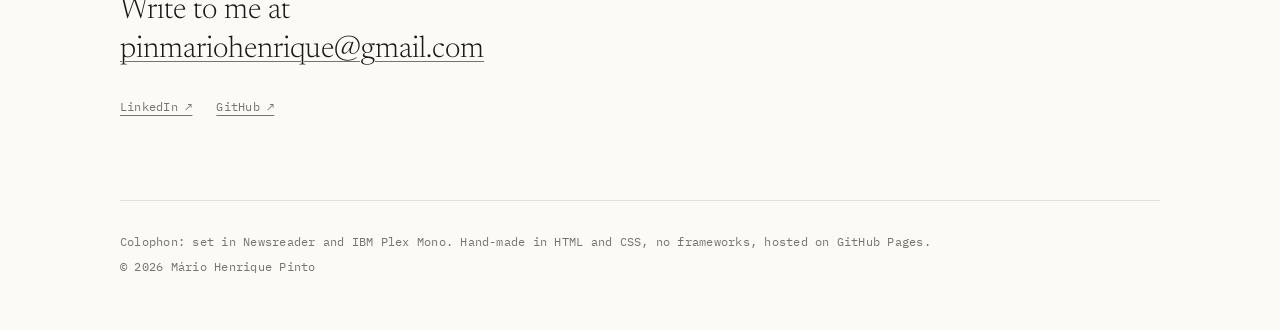
==== commit 705e2921: "Fix indentation issue in index.html" ====
--- a/index.html
+++ b/index.html
@@ -110,7 +110,7 @@
           <p class="en"><b>Sport</b>Nine years as a sports manager and coach: teams, planning and people.</p>
           <p class="pt"><b>SWitCH Dev · ISEP</b>A reconversão de carreira.</p>
           <p class="en"><b>SWitCH Dev · ISEP</b>The career change.</p>
-          <p class="pt"><b>Código</b>Desde da ideia à implementação.</p>
+          <p class="pt"><b>Código</b>Desde a ideia à implementação.</p>
           <p class="en"><b>Code</b>From idea to implementation.</p>
         </div>
         <aside class="nota">
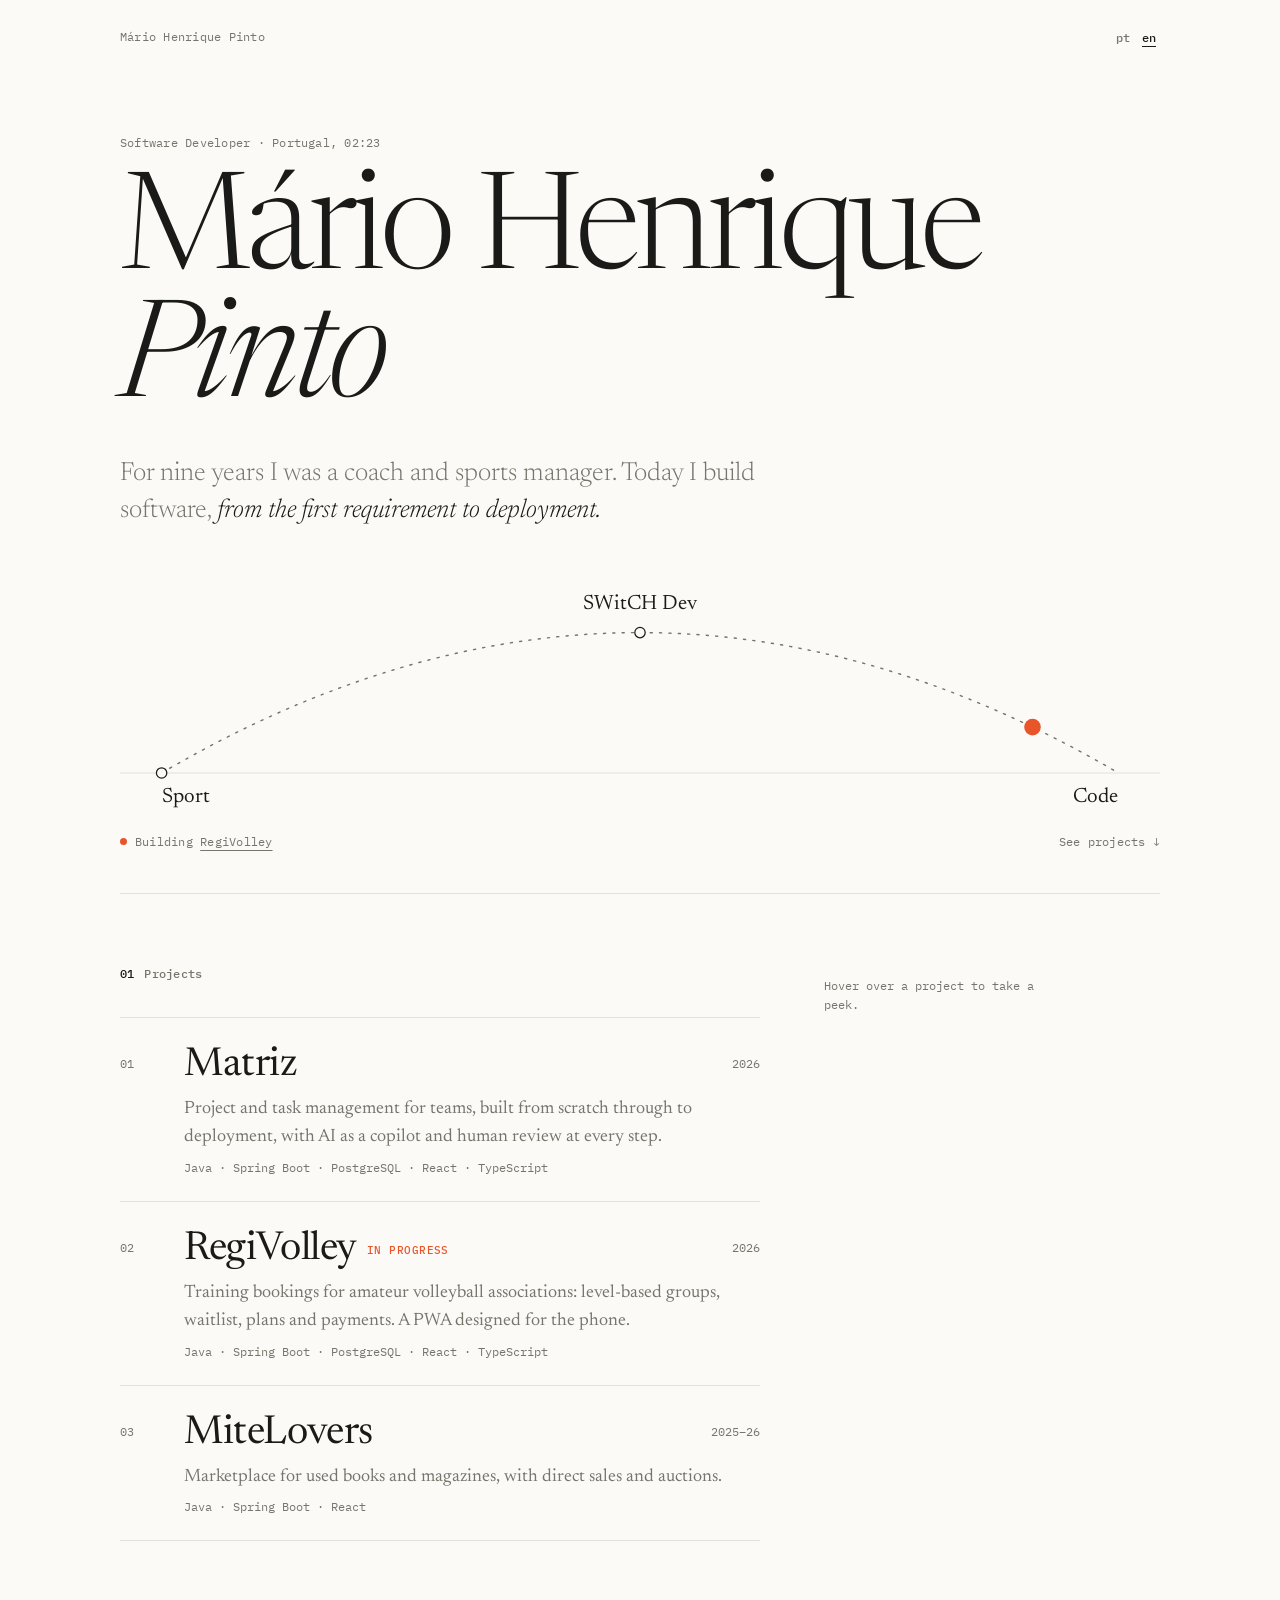
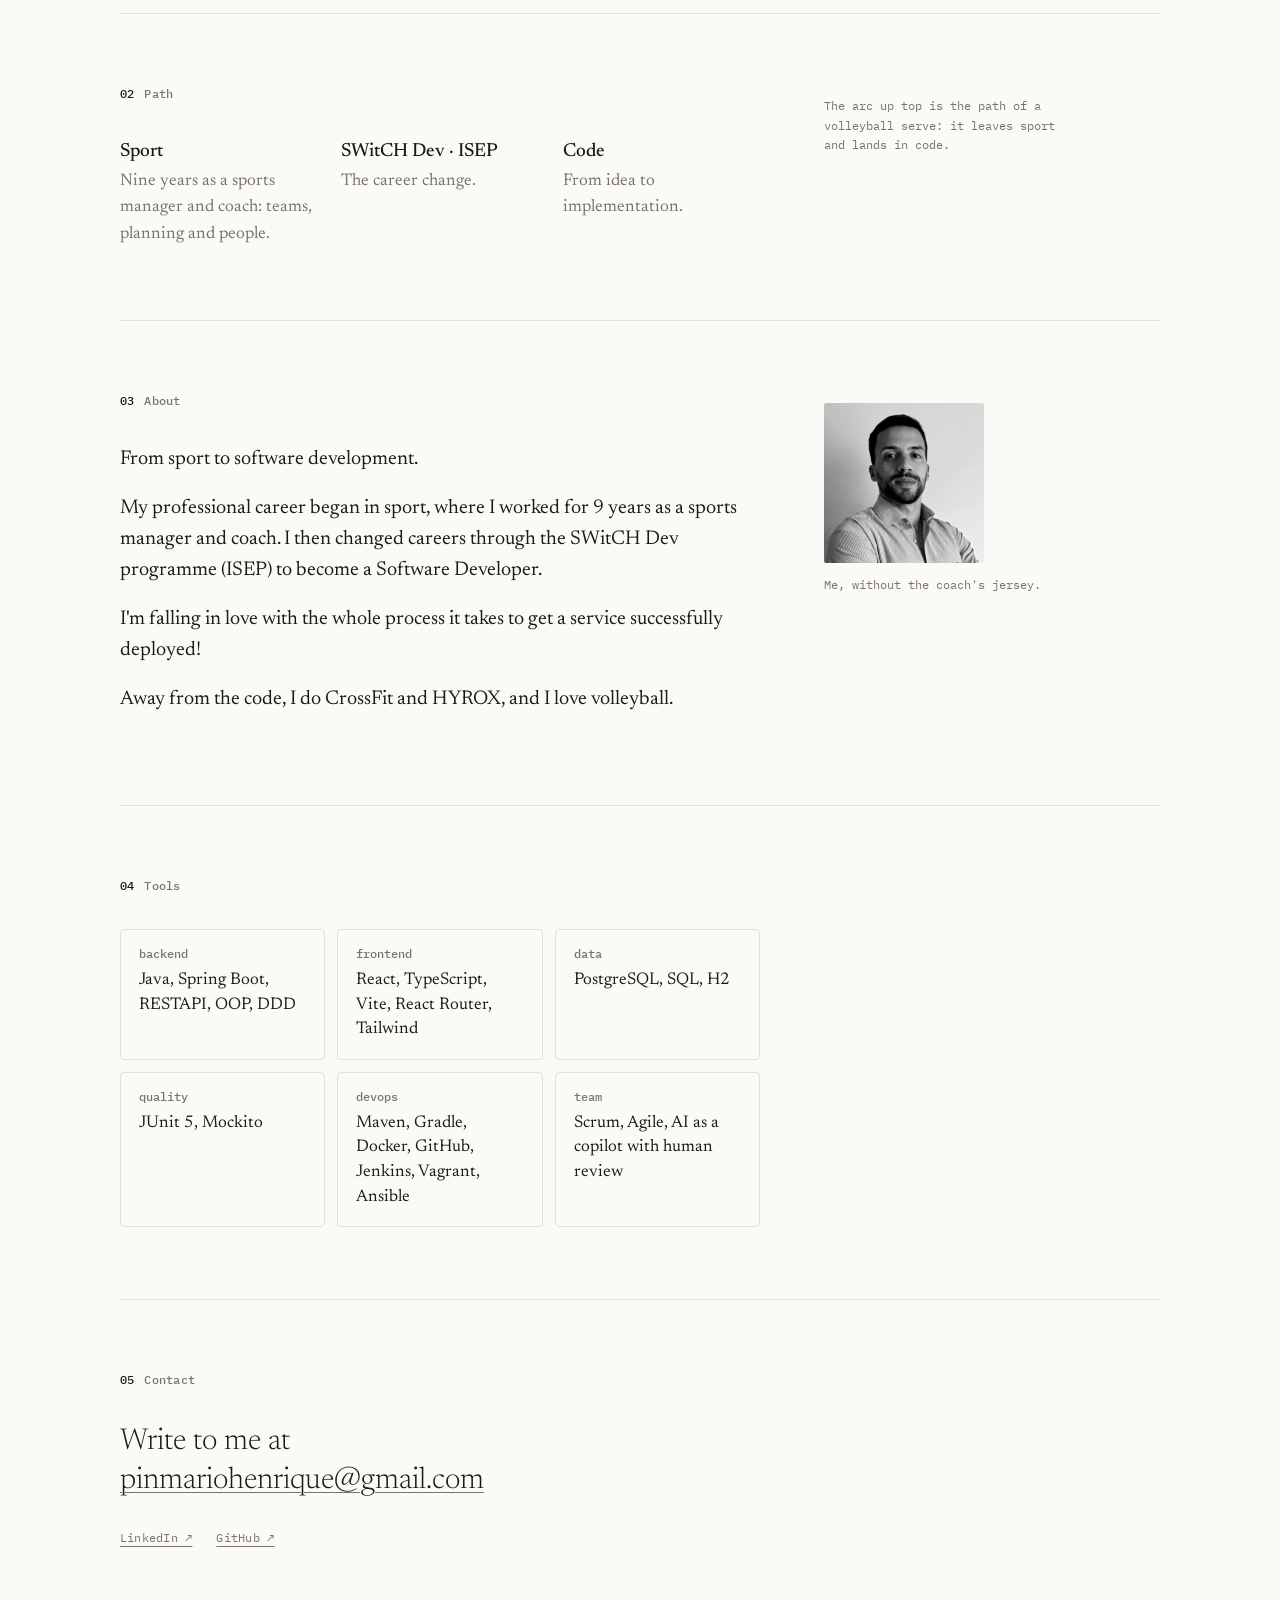
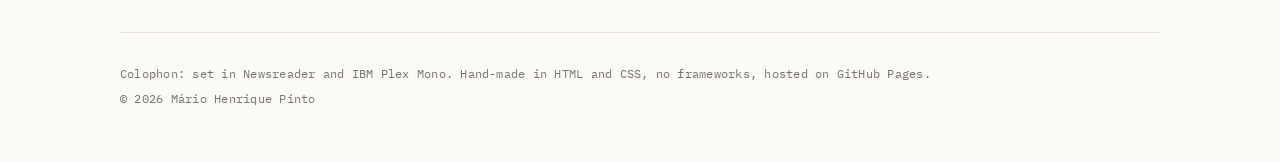
==== commit 87cc25c8: "Abertura nova: nome em grande e o arco do serviço logo no topo Co-Authored-By: Claude Opus 5.5 <nore" ====
--- a/index.html
+++ b/index.html
@@ -12,7 +12,7 @@
   <meta property="og:type" content="website">
   <meta name="twitter:card" content="summary_large_image">
   <link rel="icon" href="assets/favicon.svg?v=3" type="image/svg+xml">
-  <link rel="stylesheet" href="assets/estilo.css?v=3">
+  <link rel="stylesheet" href="assets/estilo.css?v=4">
   <script src="assets/idioma.js"></script>
 </head>
 <body>
@@ -26,21 +26,33 @@
     </header>
 
     <main>
-      <div class="abertura linha">
-        <h1>
+      <div class="inicio">
+        <p class="mono sobretitulo">Software Developer · Portugal<span id="hora"></span></p>
+        <h1 class="nome-grande">Mário Henrique <em>Pinto</em></h1>
+        <p class="frase">
           <span class="pt">Fui treinador e gestor desportivo durante nove anos. Hoje construo software, <em>do primeiro requisito ao deploy.</em></span>
           <span class="en">For nine years I was a coach and sports manager. Today I build software, <em>from the first requirement to deployment.</em></span>
-        </h1>
-        <div class="estado mono">
+        </p>
+        <div class="arco" aria-hidden="true">
+          <svg viewBox="0 0 1000 230">
+            <line class="chao" x1="0" y1="200" x2="1000" y2="200"/>
+            <path id="trajetoria" class="traj" d="M40 200 Q500 -70 960 200"/>
+            <circle class="marca" cx="40" cy="200" r="5"/>
+            <circle class="marca" cx="500" cy="65" r="5"/>
+            <circle class="bola" r="8" style="opacity:0">
+              <animateMotion dur="2.4s" fill="freeze" begin="indefinite" id="servico" calcMode="spline" keyTimes="0;1" keySplines=".35 0 .25 1">
+                <mpath href="#trajetoria"/>
+              </animateMotion>
+            </circle>
+            <text class="forte" x="40" y="228"><tspan class="pt">Desporto</tspan><tspan class="en">Sport</tspan></text>
+            <text class="forte" x="500" y="42" text-anchor="middle">SWitCH Dev</text>
+            <text class="forte" x="960" y="228" text-anchor="end"><tspan class="pt">Código</tspan><tspan class="en">Code</tspan></text>
+          </svg>
+        </div>
+        <div class="rodape-abertura mono">
           <span><span class="ponto"></span><span class="pt">A construir a <a href="https://github.com/mariohenriquep/regi-volley" target="_blank" rel="noopener">RegiVolley</a></span><span class="en">Building <a href="https://github.com/mariohenriquep/regi-volley" target="_blank" rel="noopener">RegiVolley</a></span></span>
-          <span>Portugal<span id="hora"></span></span>
-          <span>Software Developer</span>
-        </div>
-        <aside class="nota">
-          <b>Mário Henrique Pinto</b><br>
-          <span class="pt">Software Developer. Antes, 9 anos no desporto. Reconversão pelo SWitCH Dev, no ISEP.</span>
-          <span class="en">Software developer. Before that, 9 years in sport. Career change through SWitCH Dev at ISEP.</span>
-        </aside>
+          <a href="#trabalho" class="descer"><span class="pt">Ver projetos ↓</span><span class="en">See projects ↓</span></a>
+        </div>
       </div>
 
       <section id="trabalho" class="linha">
@@ -87,24 +99,6 @@
 
       <section id="percurso" class="linha">
         <h2><span class="n">02</span><span class="pt">Percurso</span><span class="en">Path</span></h2>
-        <div class="arco" aria-hidden="true">
-          <svg viewBox="0 0 640 256">
-            <line class="chao" x1="0" y1="200" x2="640" y2="200"/>
-            <path id="trajetoria" class="traj" d="M30 200 Q320 -70 610 200"/>
-            <circle class="marca" cx="30" cy="200" r="5"/>
-            <circle class="marca" cx="320" cy="65" r="5"/>
-            <circle class="bola" r="7" style="opacity:0">
-              <animateMotion dur="2.4s" fill="freeze" begin="indefinite" id="servico" calcMode="spline" keyTimes="0;1" keySplines=".35 0 .25 1">
-                <mpath href="#trajetoria"/>
-              </animateMotion>
-            </circle>
-            <text class="forte" x="30" y="226"><tspan class="pt">Desporto</tspan><tspan class="en">Sport</tspan></text>
-            <text x="30" y="250"><tspan class="pt">9 anos</tspan><tspan class="en">9 years</tspan></text>
-            <text class="forte" x="320" y="40" text-anchor="middle">SWitCH Dev</text>
-            <text class="forte" x="610" y="226" text-anchor="end"><tspan class="pt">Código</tspan><tspan class="en">Code</tspan></text>
-            <text x="610" y="250" text-anchor="end"><tspan class="pt">agora</tspan><tspan class="en">now</tspan></text>
-          </svg>
-        </div>
         <div class="etapas">
           <p class="pt"><b>Desporto</b>Nove anos como gestor desportivo e treinador: equipas, planeamento e pessoas.</p>
           <p class="en"><b>Sport</b>Nine years as a sports manager and coach: teams, planning and people.</p>
@@ -114,8 +108,8 @@
           <p class="en"><b>Code</b>From idea to implementation.</p>
         </div>
         <aside class="nota">
-          <span class="pt">O arco é a trajetória de um serviço de voleibol: sai do desporto e cai no código.</span>
-          <span class="en">The arc is the path of a volleyball serve: it leaves sport and lands in code.</span>
+          <span class="pt">O arco lá em cima é a trajetória de um serviço de voleibol: sai do desporto e cai no código.</span>
+          <span class="en">The arc up top is the path of a volleyball serve: it leaves sport and lands in code.</span>
         </aside>
       </section>
 
@@ -195,11 +189,11 @@
       var bola = document.querySelector(".arco .bola");
       var semMovimento = window.matchMedia("(prefers-reduced-motion: reduce)").matches;
       if (semMovimento || !("IntersectionObserver" in window) || !anim.beginElement) {
-        bola.setAttribute("cx", "610"); bola.setAttribute("cy", "200"); bola.style.opacity = 1; return;
+        bola.setAttribute("cx", "960"); bola.setAttribute("cy", "200"); bola.style.opacity = 1; return;
       }
       var obs = new IntersectionObserver(function (entradas) {
         if (entradas[0].isIntersecting) { bola.style.opacity = 1; anim.beginElement(); obs.disconnect(); }
-      }, { threshold: 0.5 });
+      }, { threshold: 0.3 });
       obs.observe(document.querySelector(".arco"));
     })();
   </script>
--- a/assets/estilo.css
+++ b/assets/estilo.css
@@ -147,3 +147,22 @@
 .caixa { border: 1px solid var(--linha); border-radius: 4px; padding: 16px 18px; }
 .caixa .cat { display: block; font: 500 12px var(--mono); color: var(--cinza); margin-bottom: 8px; }
 .caixa p { margin: 0; font-size: 17px; line-height: 1.45; }
+
+/* Abertura em ecrã inteiro: nome, frase e o arco do serviço */
+.inicio { min-height: calc(100svh - 82px); display: flex; flex-direction: column; justify-content: center; padding: 6vh 0 4vh; }
+.inicio .sobretitulo { margin: 0 0 20px; }
+.nome-grande {
+  font-weight: 300; font-size: clamp(54px, 10.5vw, 136px); line-height: .95; letter-spacing: -.035em; margin: 0 0 28px;
+  font-variation-settings: "opsz" 72;
+}
+.nome-grande em { font-style: italic; font-weight: 300; }
+.inicio .frase { font-size: clamp(20px, 2.2vw, 26px); line-height: 1.4; color: var(--cinza); max-width: 720px; margin: 0 0 4vh; font-weight: 300; }
+.inicio .frase em { color: var(--tinta); }
+.inicio .arco { margin: 0 0 18px; }
+.inicio .arco .traj { stroke-width: 1.4; }
+.inicio .arco text.forte { font-size: 20px; }
+.rodape-abertura { display: flex; justify-content: space-between; gap: 16px; flex-wrap: wrap; }
+.rodape-abertura .ponto { display: inline-block; width: 7px; height: 7px; border-radius: 50%; background: var(--sinal); margin-right: 8px; vertical-align: 1px; animation: pulsar 2.4s ease-in-out infinite; }
+.descer { text-decoration: none; }
+@media (max-width: 640px) { .inicio .arco text.forte { font-size: 34px; } .inicio { min-height: auto; padding-top: 8vh; } }
+@media (prefers-reduced-motion: reduce) { .rodape-abertura .ponto { animation: none; } }
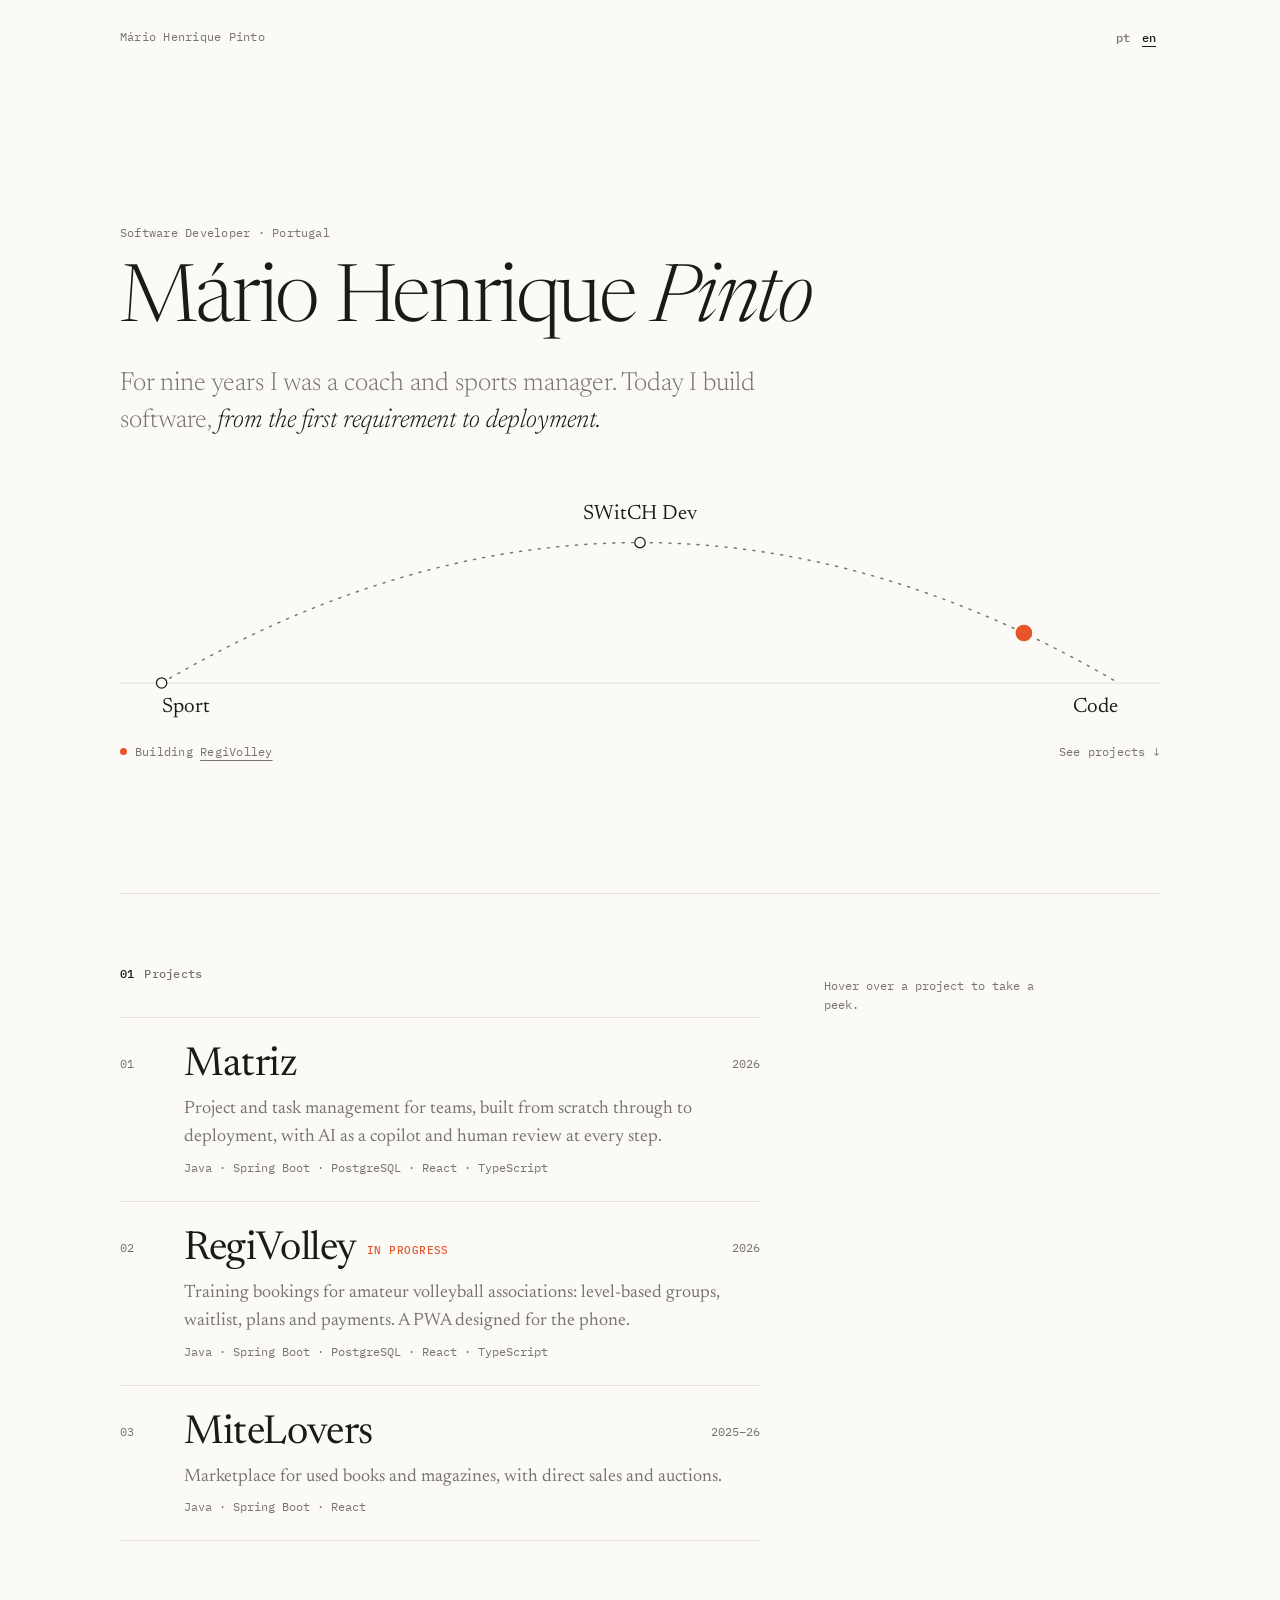
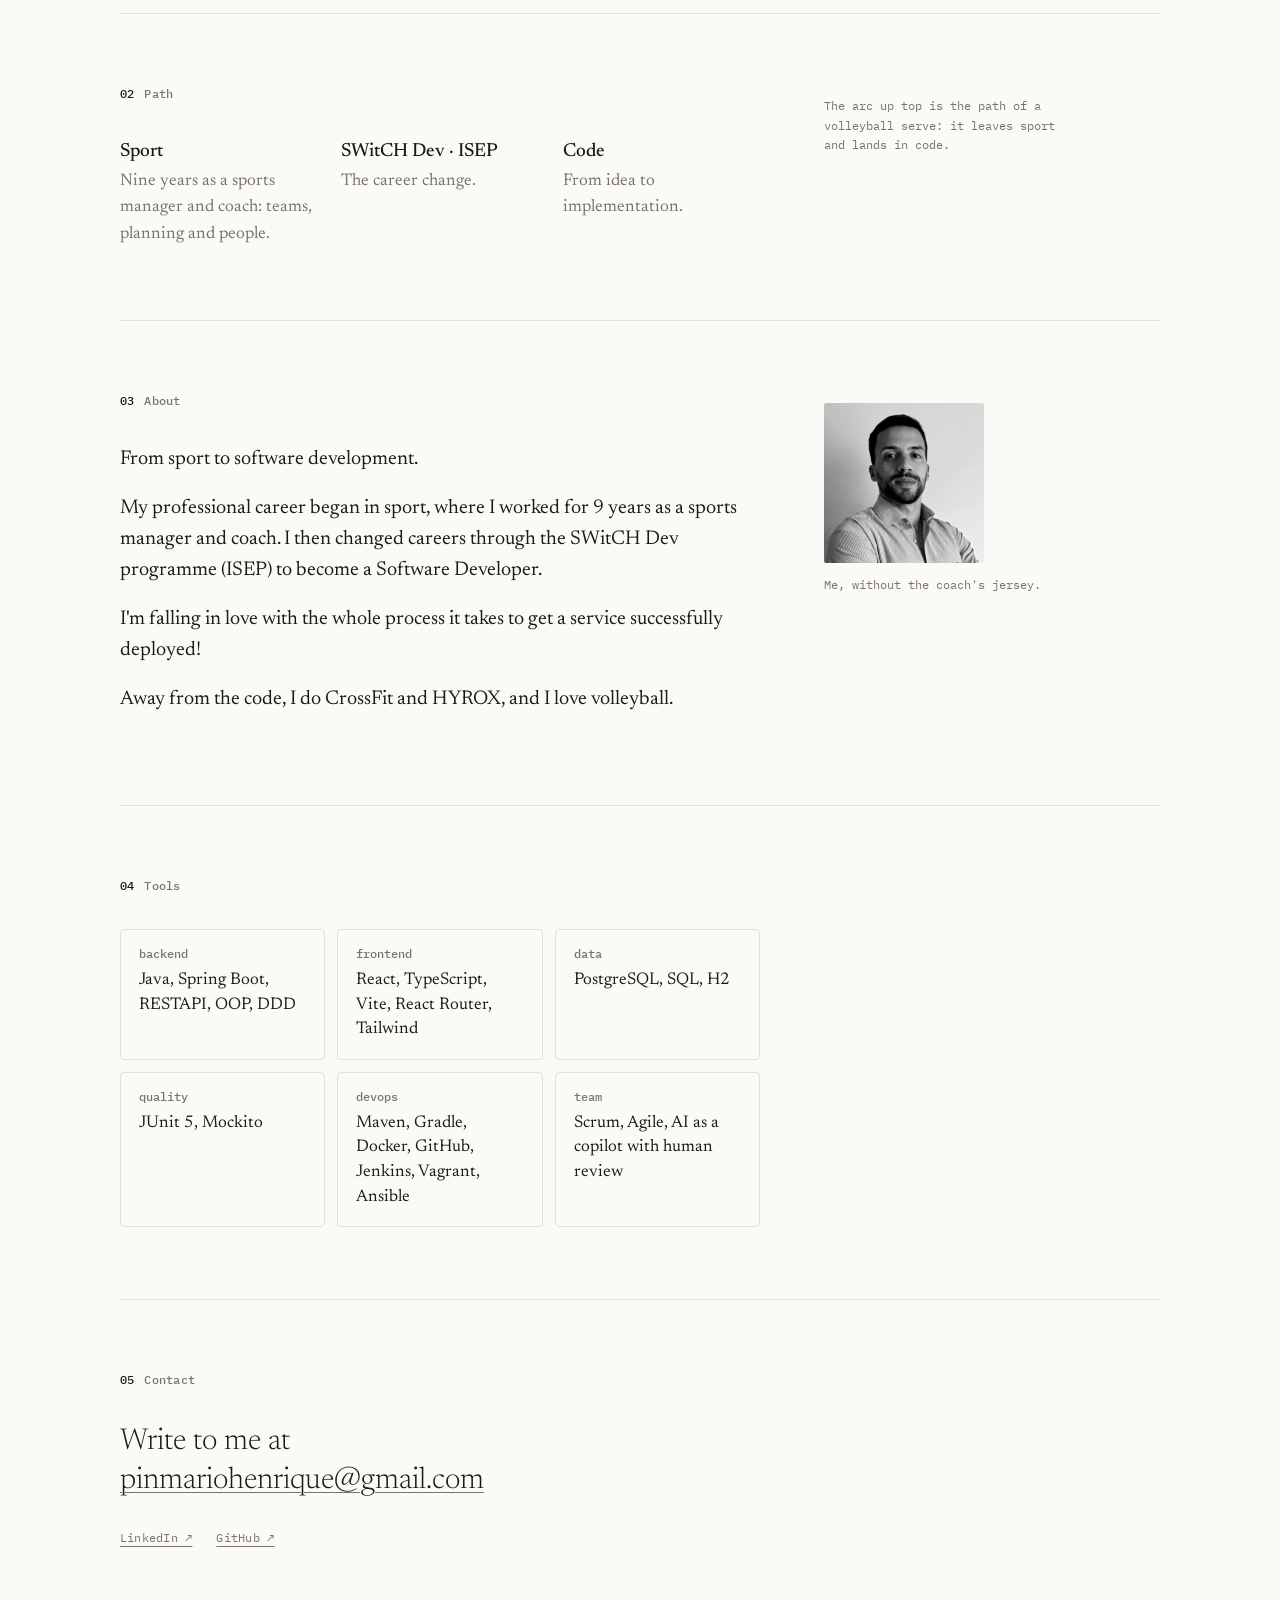
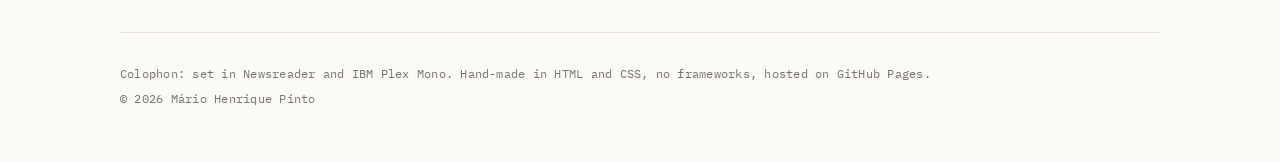
==== commit 5355d882: "Abertura: sem hora e nome mais pequeno Co-Authored-By: Claude Opus 5.5 <noreply@anthropic.com> Claud" ====
--- a/index.html
+++ b/index.html
@@ -12,7 +12,7 @@
   <meta property="og:type" content="website">
   <meta name="twitter:card" content="summary_large_image">
   <link rel="icon" href="assets/favicon.svg?v=3" type="image/svg+xml">
-  <link rel="stylesheet" href="assets/estilo.css?v=4">
+  <link rel="stylesheet" href="assets/estilo.css?v=5">
   <script src="assets/idioma.js"></script>
 </head>
 <body>
@@ -27,7 +27,7 @@
 
     <main>
       <div class="inicio">
-        <p class="mono sobretitulo">Software Developer · Portugal<span id="hora"></span></p>
+        <p class="mono sobretitulo">Software Developer · Portugal</p>
         <h1 class="nome-grande">Mário Henrique <em>Pinto</em></h1>
         <p class="frase">
           <span class="pt">Fui treinador e gestor desportivo durante nove anos. Hoje construo software, <em>do primeiro requisito ao deploy.</em></span>
@@ -162,17 +162,6 @@
   <img class="espreitar" alt="" aria-hidden="true">
 
   <script>
-    // Hora local em Portugal, ao lado do estado
-    (function () {
-      var el = document.getElementById("hora");
-      function atualizar() {
-        try {
-          el.textContent = ", " + new Intl.DateTimeFormat("pt-PT", { hour: "2-digit", minute: "2-digit", timeZone: "Europe/Lisbon" }).format(new Date());
-        } catch (e) { el.textContent = ""; }
-      }
-      atualizar(); setInterval(atualizar, 30000);
-    })();
-
     // Espreitar: a captura do projeto segue o rato
     (function () {
       var img = document.querySelector(".espreitar");
--- a/assets/estilo.css
+++ b/assets/estilo.css
@@ -152,7 +152,7 @@
 .inicio { min-height: calc(100svh - 82px); display: flex; flex-direction: column; justify-content: center; padding: 6vh 0 4vh; }
 .inicio .sobretitulo { margin: 0 0 20px; }
 .nome-grande {
-  font-weight: 300; font-size: clamp(54px, 10.5vw, 136px); line-height: .95; letter-spacing: -.035em; margin: 0 0 28px;
+  font-weight: 300; font-size: clamp(42px, 6.2vw, 84px); line-height: 1; letter-spacing: -.03em; margin: 0 0 24px;
   font-variation-settings: "opsz" 72;
 }
 .nome-grande em { font-style: italic; font-weight: 300; }
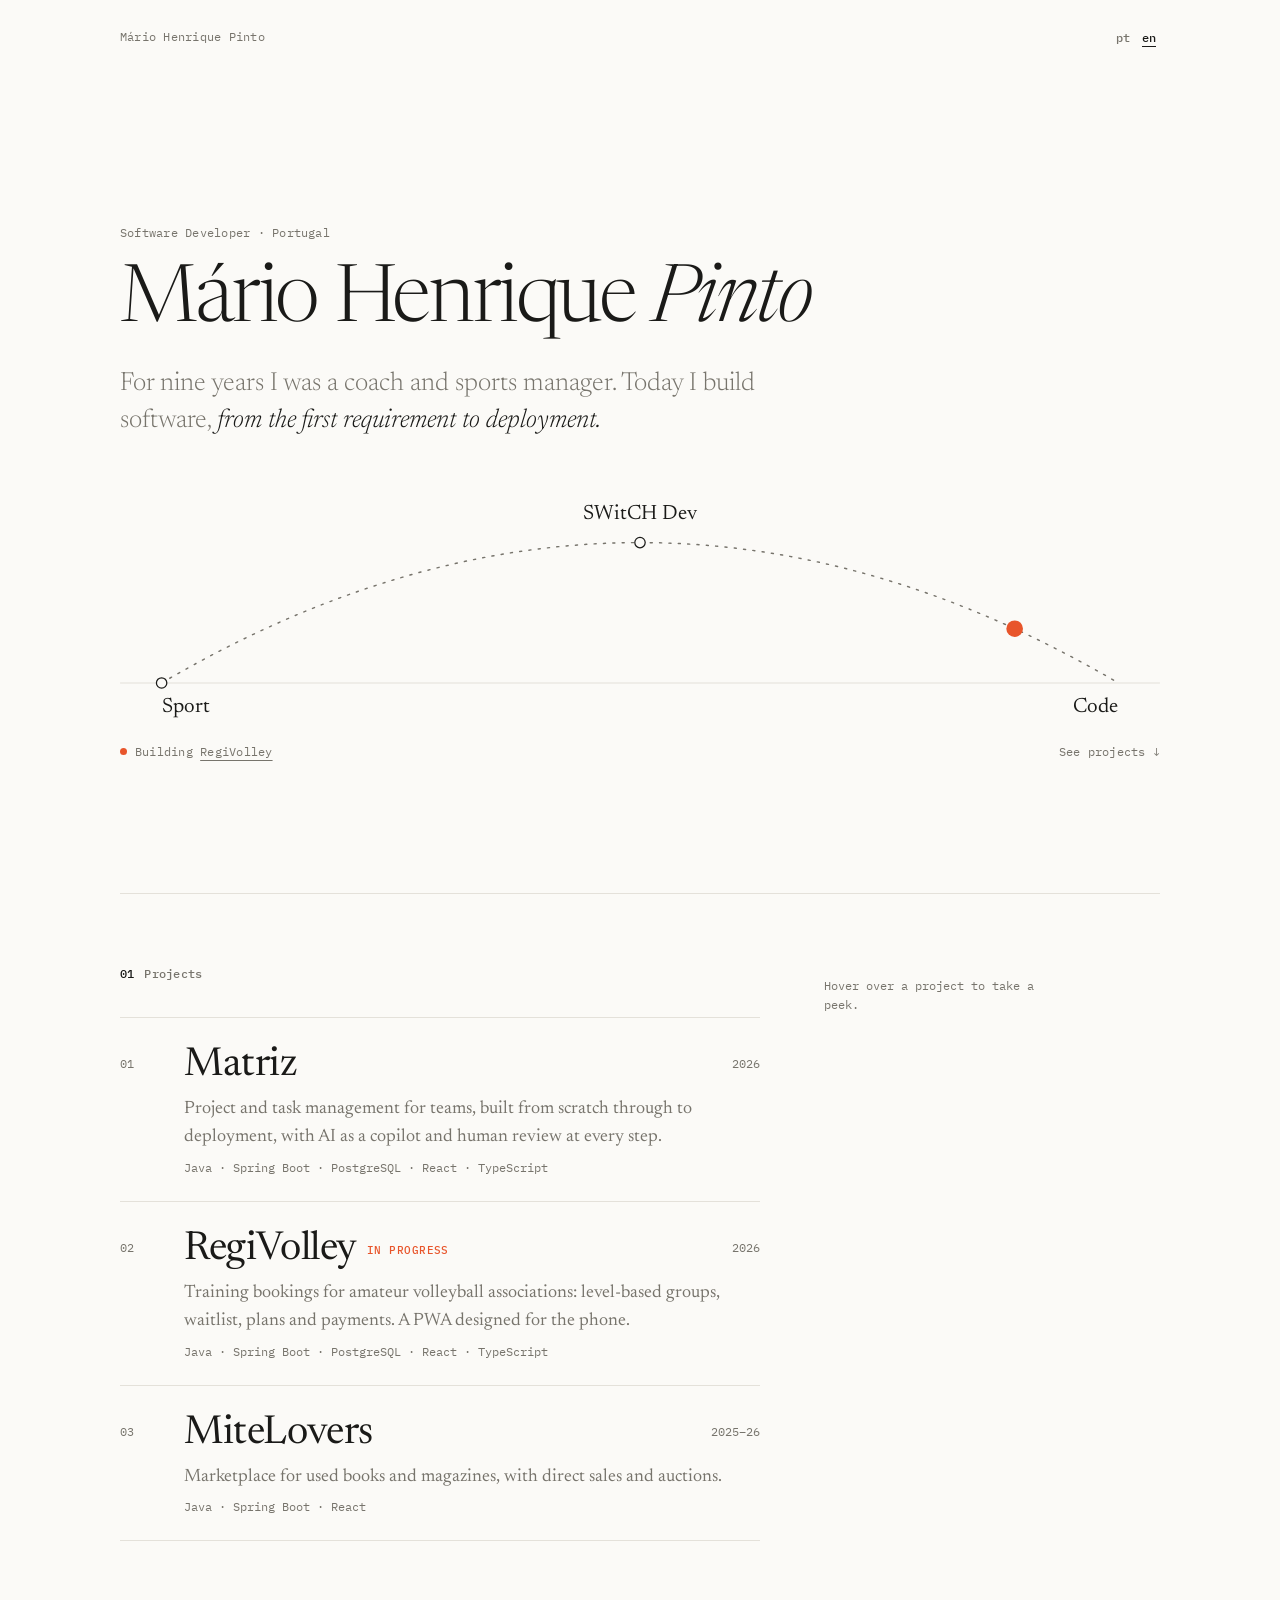
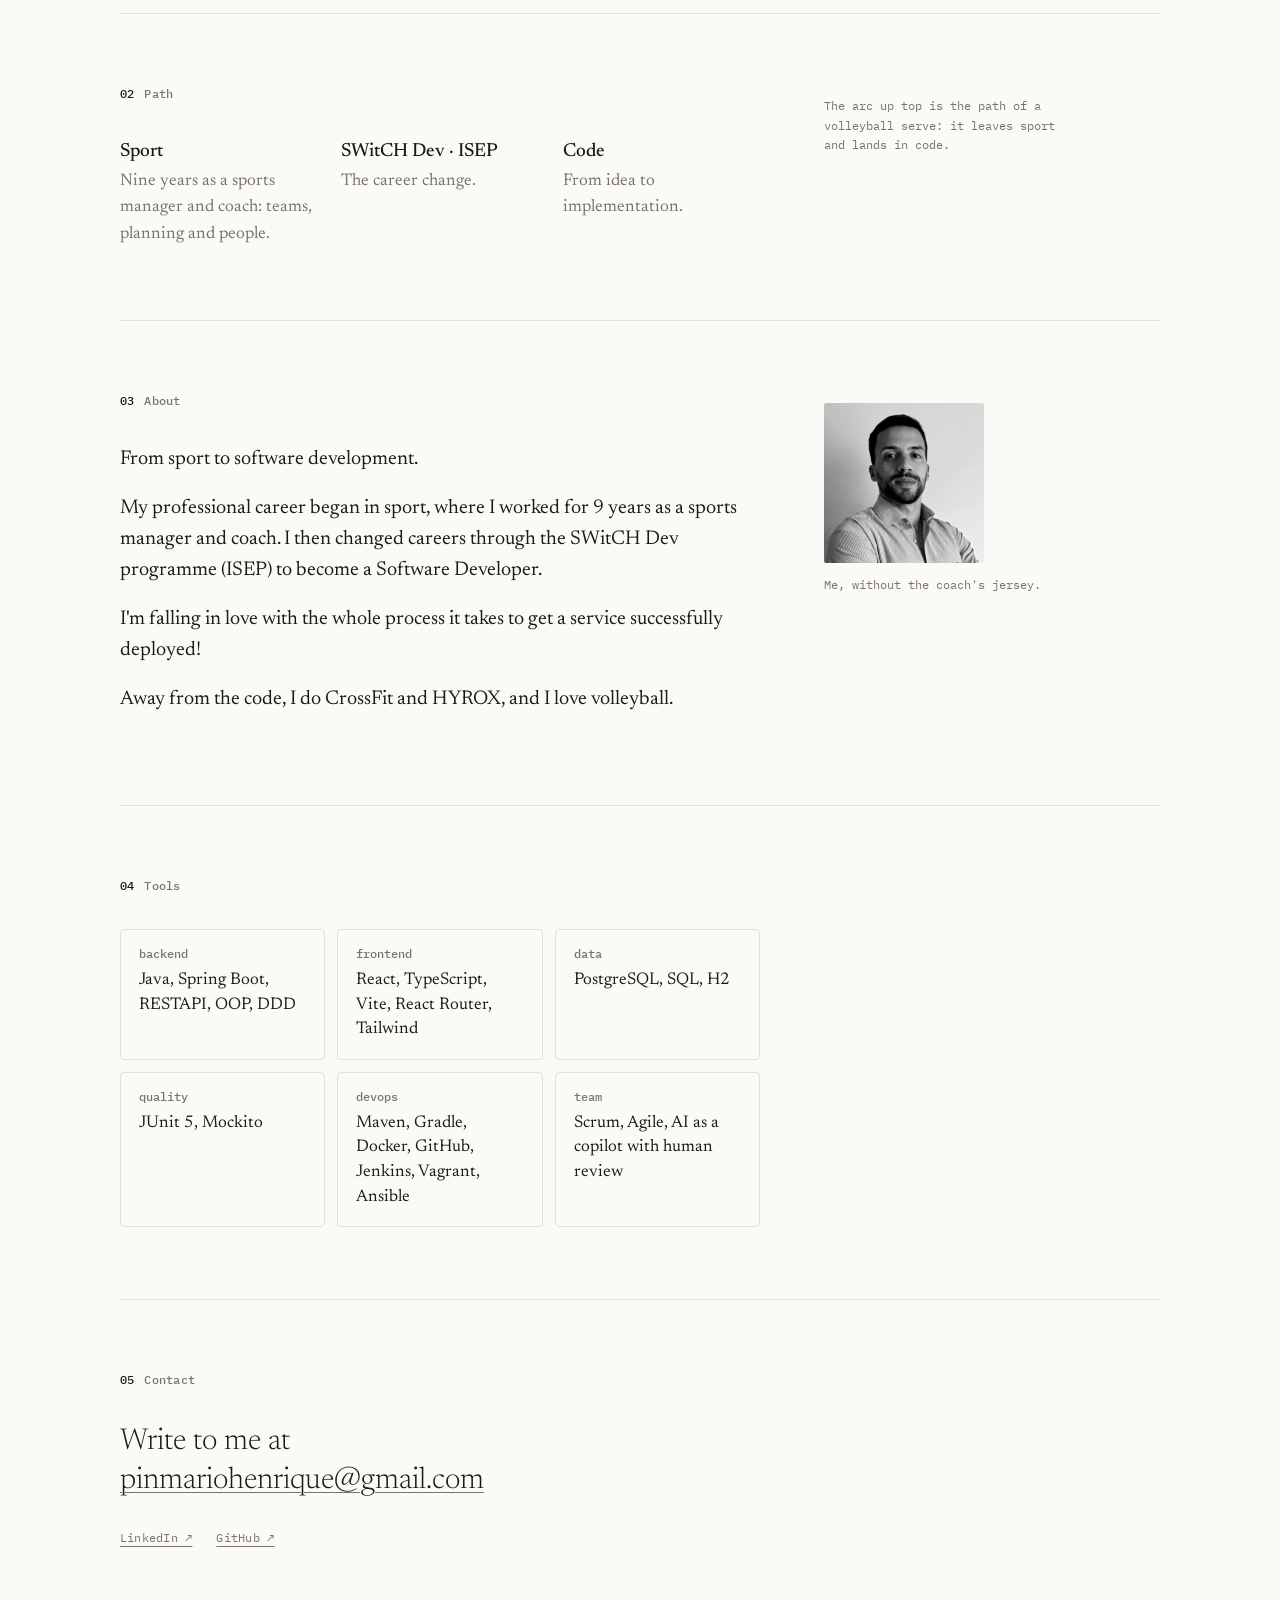
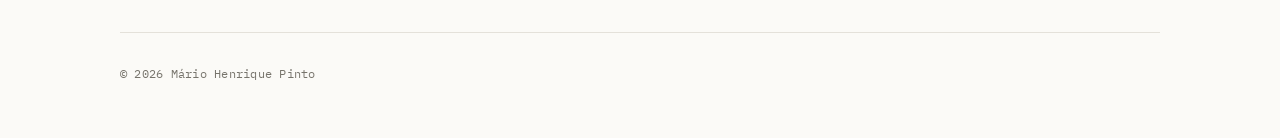
==== commit 8cbd8358: "Retirar o colofão do rodapé Co-Authored-By: Claude Opus 5.5 <noreply@anthropic.com> Claude-Session: " ====
--- a/index.html
+++ b/index.html
@@ -153,8 +153,6 @@
     </main>
 
     <footer class="mono">
-      <p class="pt">Colofão: escrito em Newsreader e IBM Plex Mono. Feito à mão em HTML e CSS, sem frameworks, e alojado no GitHub Pages.</p>
-      <p class="en">Colophon: set in Newsreader and IBM Plex Mono. Hand-made in HTML and CSS, no frameworks, hosted on GitHub Pages.</p>
       <p>© 2026 Mário Henrique Pinto</p>
     </footer>
   </div>
